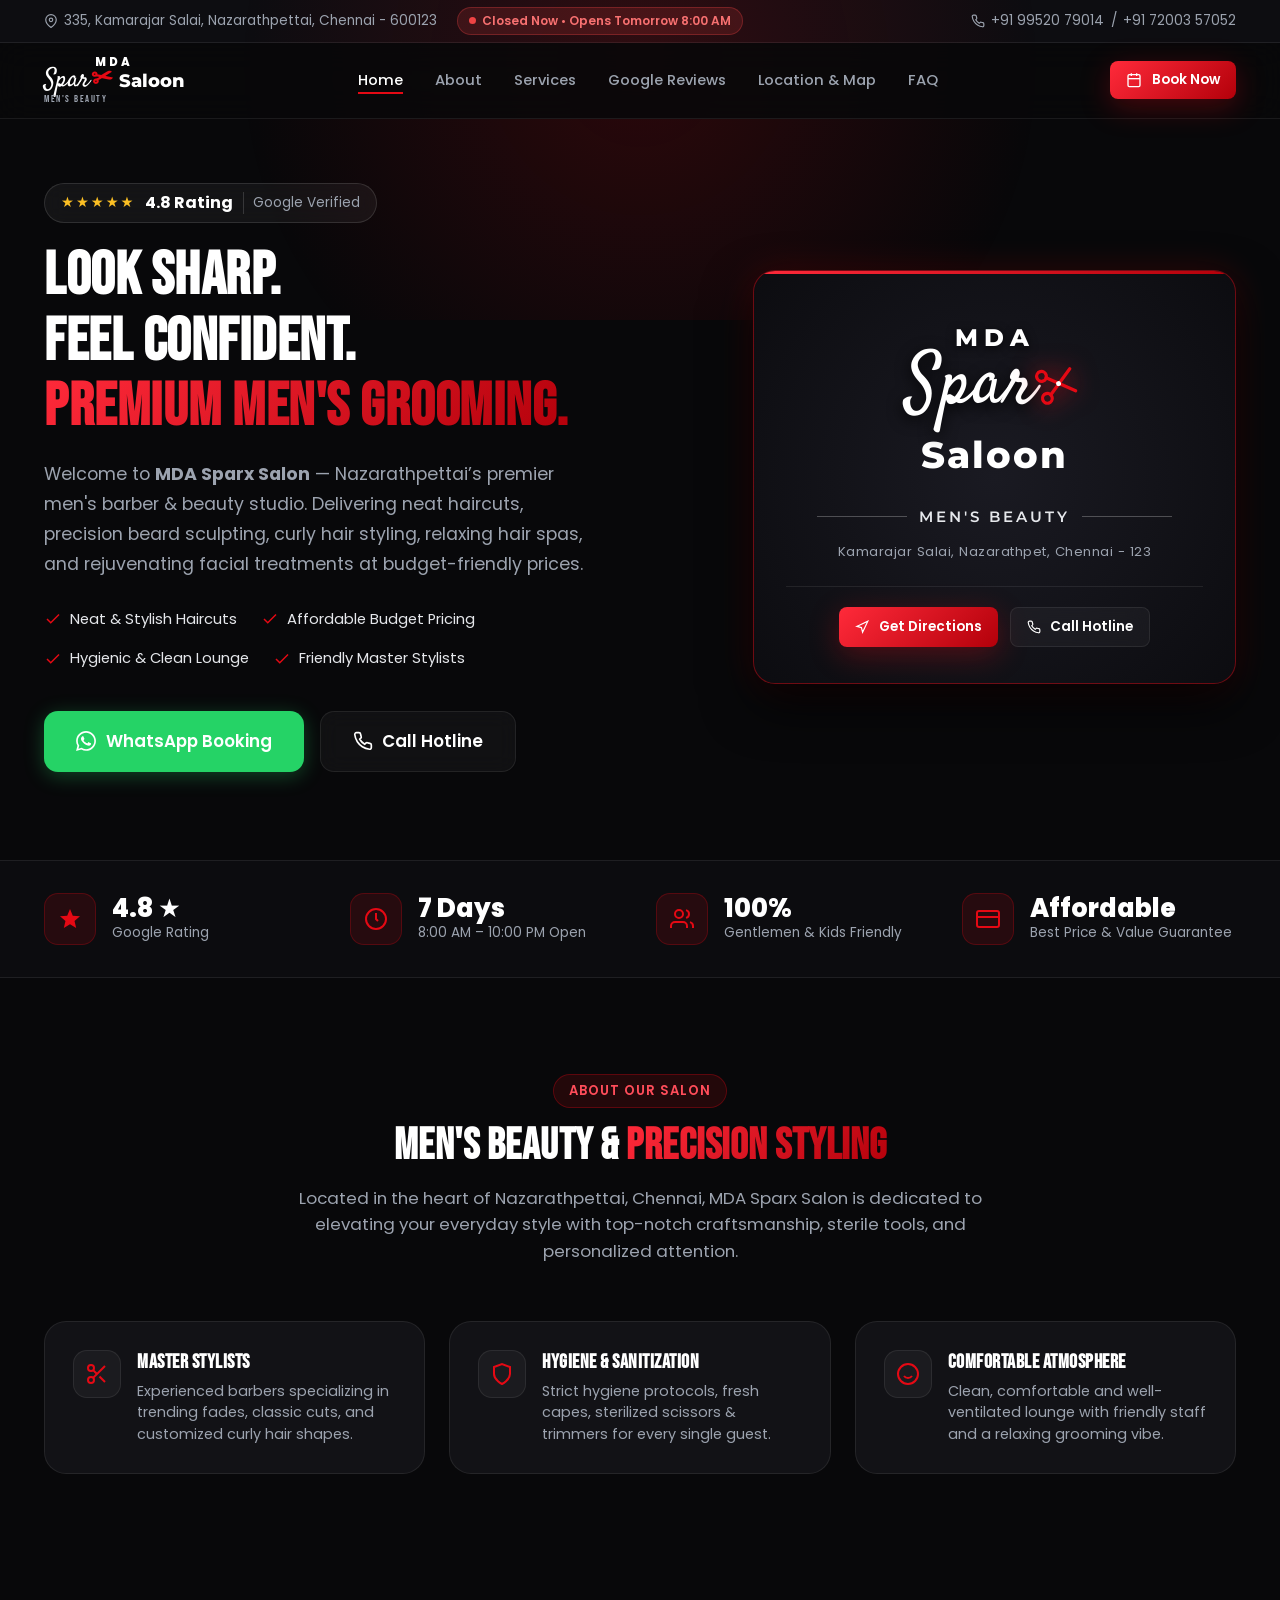
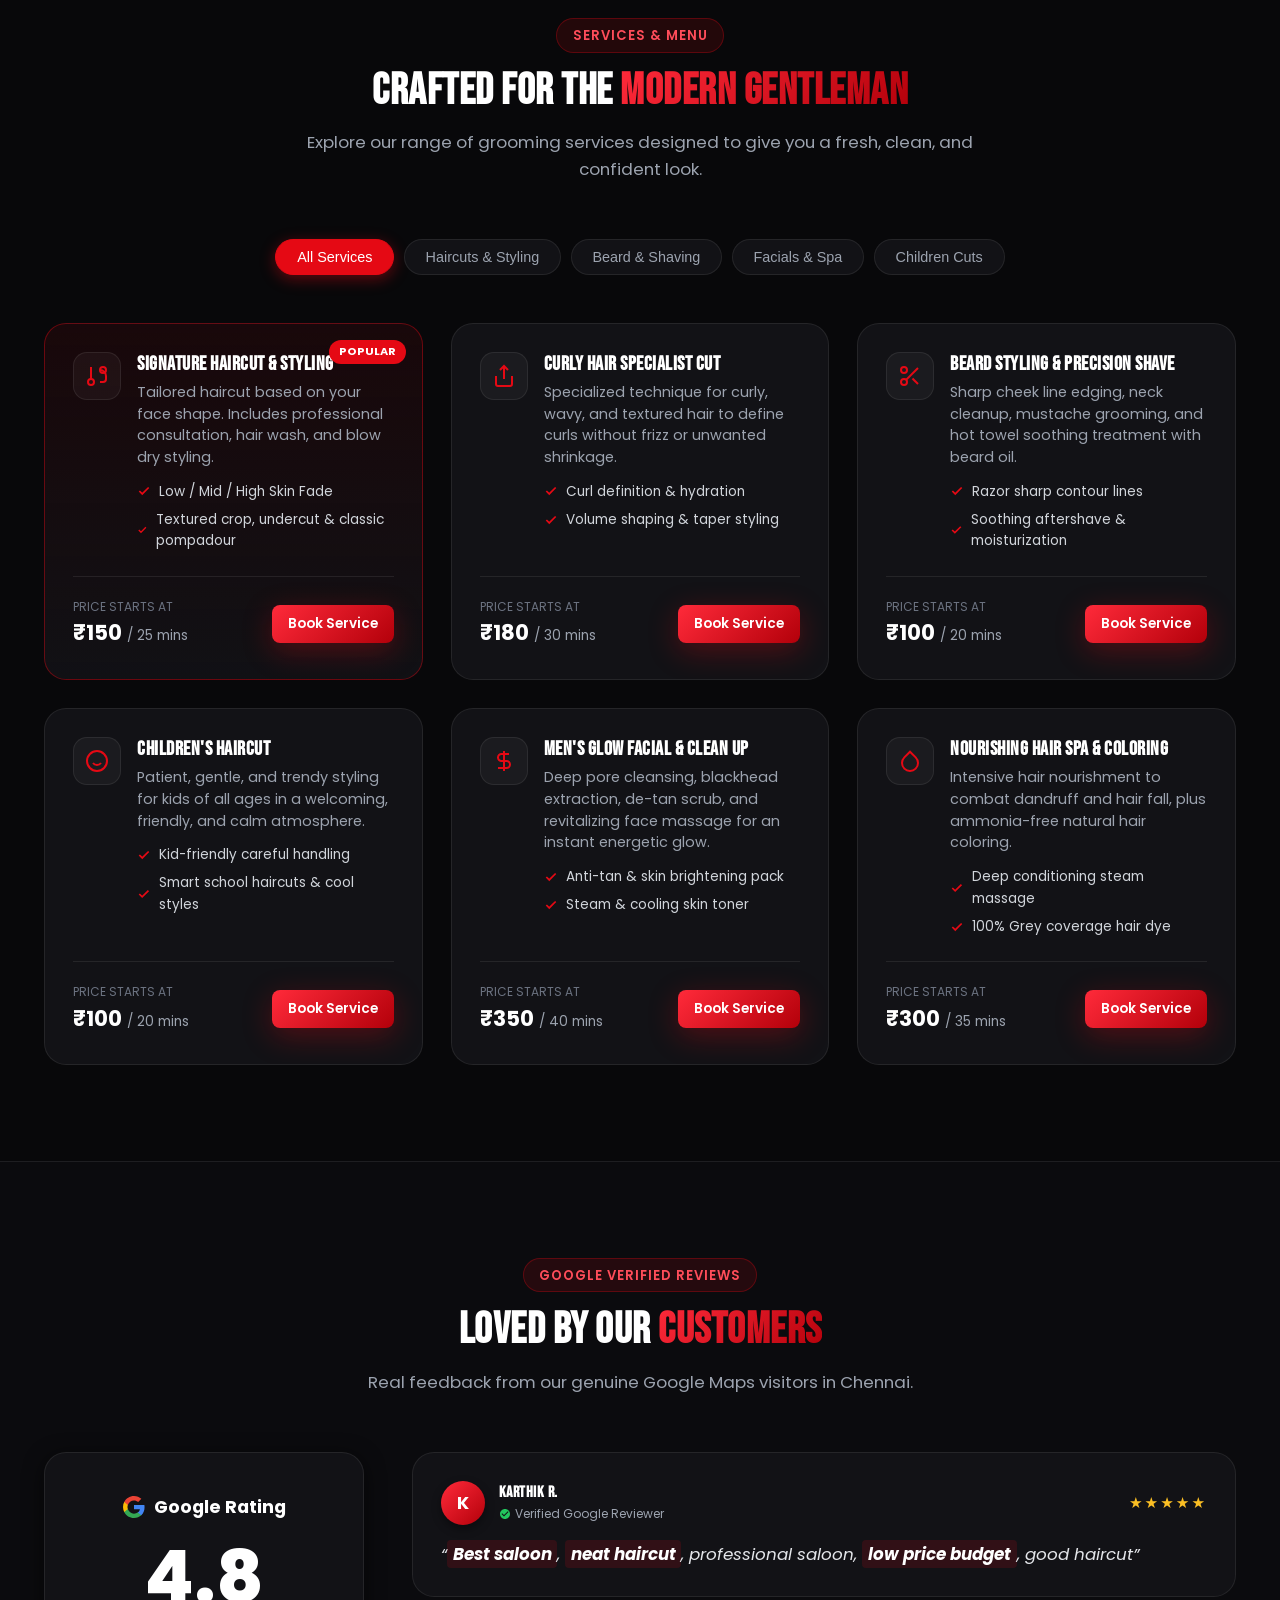
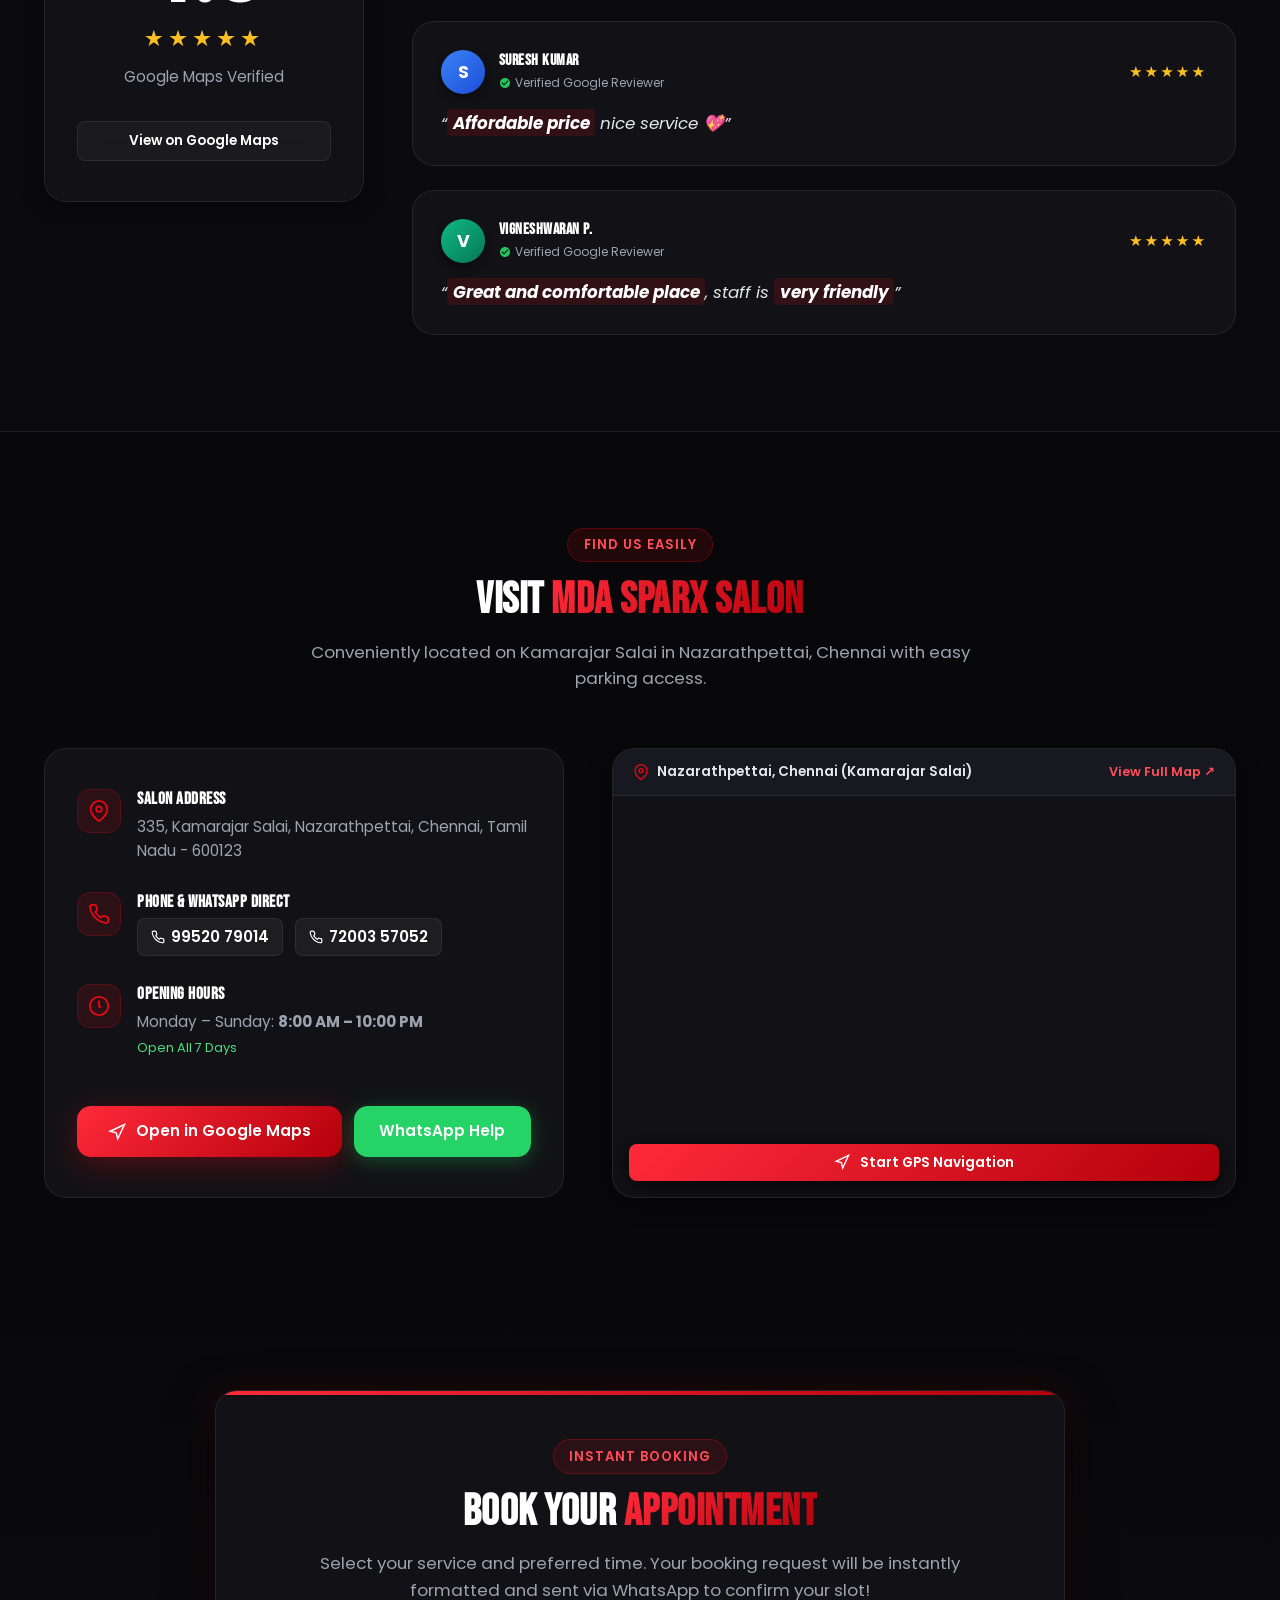
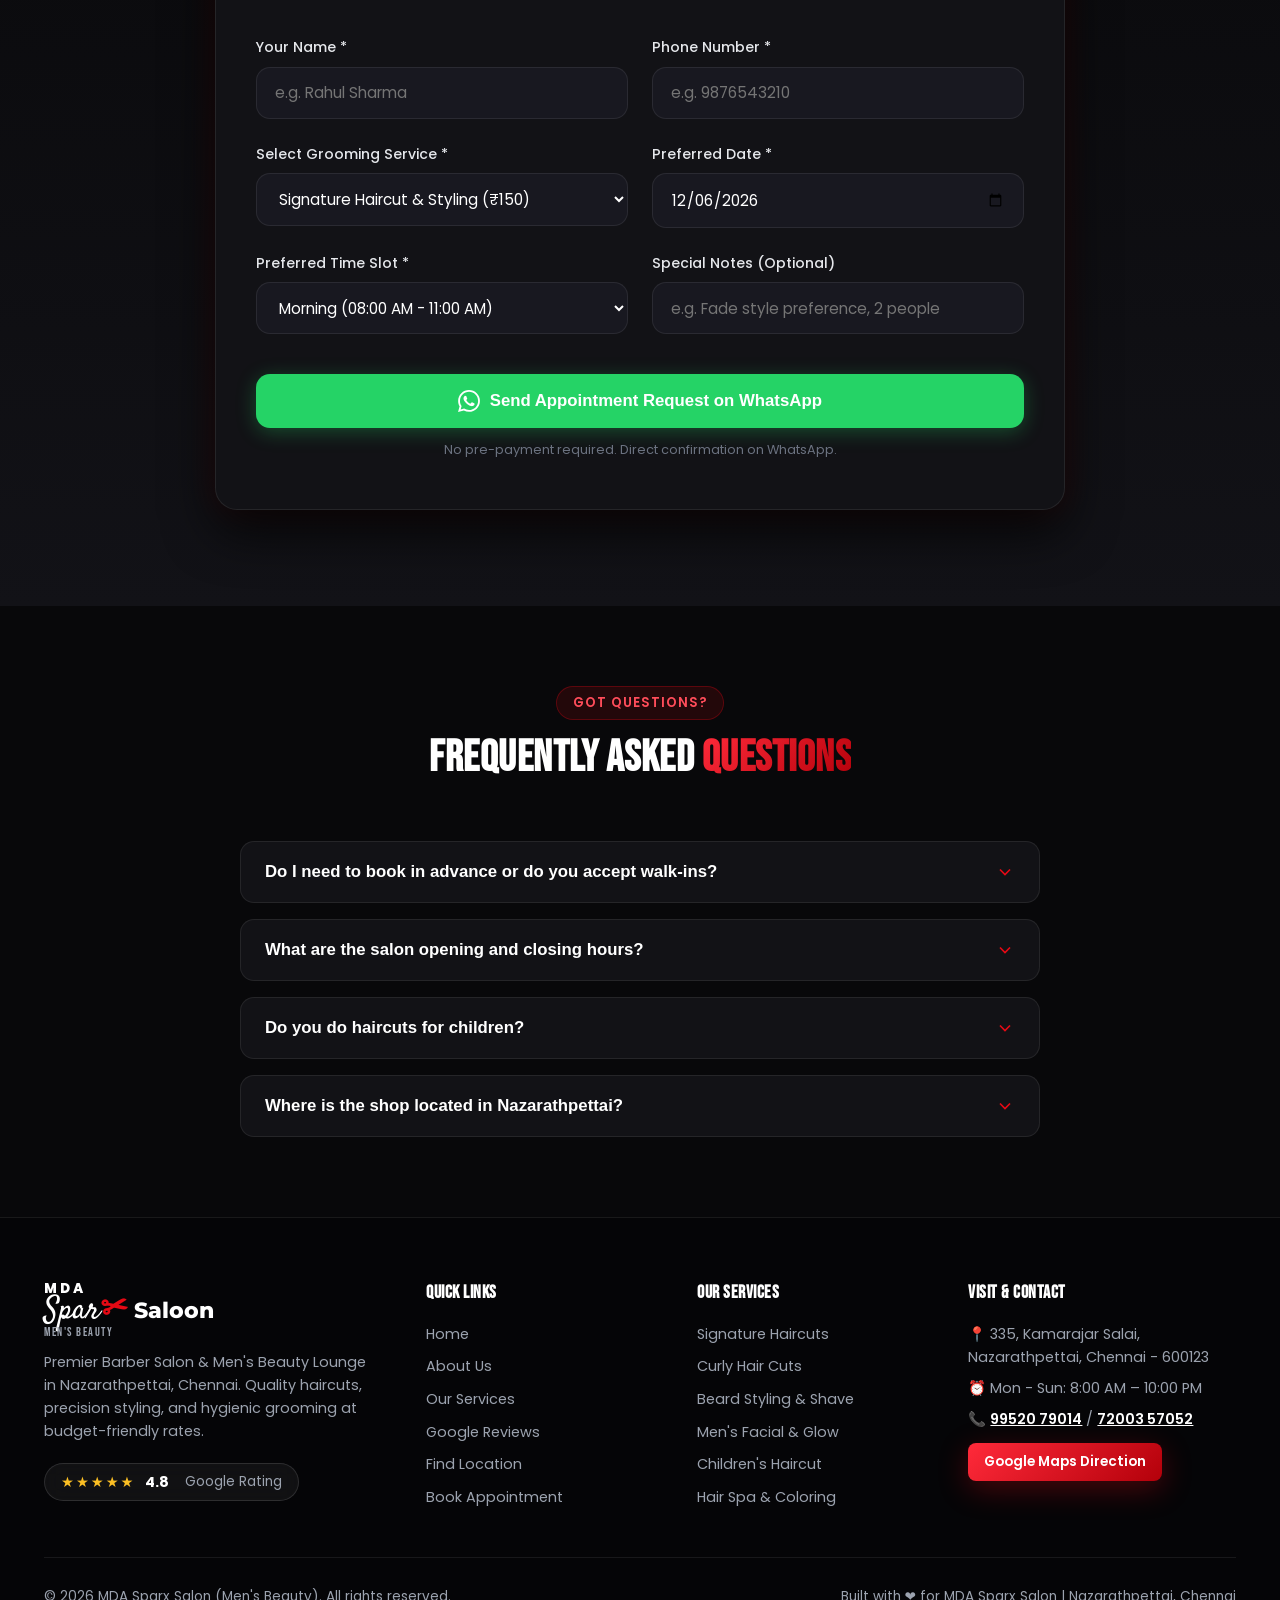
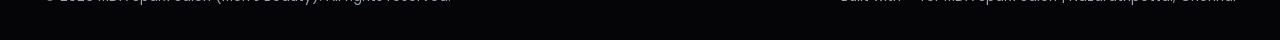
==== index.html @ 78df6ccb "Add files via upload" ====
<!DOCTYPE html>
<html lang="en">
<head>
  <meta charset="UTF-8">
  <meta name="viewport" content="width=device-width, initial-scale=1.0">
  
  <!-- Primary Meta Tags -->
  <title>MDA Sparx Salon | Premier Barber & Men's Beauty in Nazarathpettai, Chennai</title>
  <meta name="title" content="MDA Sparx Salon | Premier Barber & Men's Beauty in Nazarathpettai, Chennai">
  <meta name="description" content="MDA Sparx Salon - Premier Men's Beauty and Barber Salon in Nazarathpettai, Chennai. Professional haircuts, curly hair styling, beard grooming, facial care, and kids cuts at affordable prices. Rated 4.8★ on Google.">
  <meta name="keywords" content="MDA Sparx Salon, Barber Shop Chennai, Men's Salon Nazarathpettai, Haircut Chennai, Beard Styling, Grooming Salon, Kamarajar Salai">
  
  <!-- Open Graph / Facebook -->
  <meta property="og:type" content="website">
  <meta property="og:title" content="MDA Sparx Salon | Men's Beauty & Barber Lounge">
  <meta property="og:description" content="Top rated 4.8★ Barber Salon in Nazarathpettai, Chennai. Professional styling at budget-friendly prices.">

  <!-- Favicon -->
  <link rel="icon" href="data:image/svg+xml,<svg xmlns='http://www.w3.org/2000/svg' viewBox='0 0 24 24' fill='%23e50914'><path d='M6 3v12'/><path d='M18 9a3 3 0 1 0 0-6 3 3 0 0 0 0 6z'/><path d='M6 21a3 3 0 1 0 0-6 3 3 0 0 0 0 6z'/></svg>">

  <!-- Google Fonts: Bebas Neue + Montserrat + Satisfy + Poppins -->
  <link rel="preconnect" href="https://fonts.googleapis.com">
  <link rel="preconnect" href="https://fonts.gstatic.com" crossorigin>
  <link href="https://fonts.googleapis.com/css2?family=Bebas+Neue&family=Montserrat:wght@400;600;700;800&family=Poppins:wght@300;400;500;600;700&family=Satisfy&display=swap" rel="stylesheet">

  <!-- Stylesheet -->
  <link rel="stylesheet" href="main.css">

  <!-- Schema.org JSON-LD Structured Data for Local Business SEO -->
  <script type="application/ld+json">
  {
    "@context": "https://schema.org",
    "@type": "HairSalon",
    "name": "MDA Sparx Salon",
    "telephone": "+919952079014",
    "priceRange": "₹₹",
    "address": {
      "@type": "PostalAddress",
      "streetAddress": "335, Kamarajar Salai, Nazarathpettai",
      "addressLocality": "Chennai",
      "addressRegion": "Tamil Nadu",
      "postalCode": "600123",
      "addressCountry": "IN"
    },
    "geo": {
      "@type": "GeoCoordinates",
      "latitude": 13.0457,
      "longitude": 80.1042
    },
    "openingHoursSpecification": {
      "@type": "OpeningHoursSpecification",
      "dayOfWeek": [
        "Monday",
        "Tuesday",
        "Wednesday",
        "Thursday",
        "Friday",
        "Saturday",
        "Sunday"
      ],
      "opens": "08:00",
      "closes": "22:00"
    },
    "aggregateRating": {
      "@type": "AggregateRating",
      "ratingValue": "4.8",
      "bestRating": "5"
    }
  }
  </script>
</head>
<body>

  <!-- Top Info Bar -->
  <div class="top-bar">
    <div class="container">
      <div class="top-bar-left">
        <div class="top-info-item">
          <svg width="14" height="14" viewBox="0 0 24 24" fill="none" stroke="currentColor" stroke-width="2"><path d="M21 10c0 7-9 13-9 13s-9-6-9-13a9 9 0 0 1 18 0z"></path><circle cx="12" cy="10" r="3"></circle></svg>
          <span>335, Kamarajar Salai, Nazarathpettai, Chennai - 600123</span>
        </div>
        <div class="shop-status-indicator">
          <!-- Dynamic JS Status Badge -->
          <span class="status-badge"><span class="status-dot"></span> Open Now (8:00 AM - 10:00 PM)</span>
        </div>
      </div>
      <div class="top-bar-right">
        <div class="top-info-item">
          <svg width="14" height="14" viewBox="0 0 24 24" fill="none" stroke="currentColor" stroke-width="2"><path d="M22 16.92v3a2 2 0 0 1-2.18 2 19.79 19.79 0 0 1-8.63-3.07 19.5 19.5 0 0 1-6-6 19.79 19.79 0 0 1-3.07-8.67A2 2 0 0 1 4.11 2h3a2 2 0 0 1 2 1.72 12.84 12.84 0 0 0 .7 2.81 2 2 0 0 1-.45 2.11L8.09 9.91a16 16 0 0 0 6 6l1.27-1.27a2 2 0 0 1 2.11-.45 12.84 12.84 0 0 0 2.81.7A2 2 0 0 1 22 16.92z"></path></svg>
          <a href="tel:+919952079014">+91 99520 79014</a>
          <span>/</span>
          <a href="tel:+917200357052">+91 72003 57052</a>
        </div>
      </div>
    </div>
  </div>

  <!-- Header / Navigation -->
  <header class="navbar">
    <div class="container">
      <a href="#hero" class="brand-logo-link">
        <div class="nav-brand-emblem">
          <span class="nav-brand-top">MDA</span>
          <span class="nav-brand-main">Spar<span class="scissors-x">✂</span> <span style="font-family:'Montserrat', sans-serif; font-size:1.15rem; font-weight:800; margin-left:2px;">Saloon</span></span>
          <span class="nav-brand-sub">Men's Beauty</span>
        </div>
      </a>

      <nav>
        <ul class="nav-menu">
          <li><a href="#hero" class="nav-link active">Home</a></li>
          <li><a href="#about" class="nav-link">About</a></li>
          <li><a href="#services" class="nav-link">Services</a></li>
          <li><a href="#reviews" class="nav-link">Google Reviews</a></li>
          <li><a href="#location" class="nav-link">Location & Map</a></li>
          <li><a href="#faq" class="nav-link">FAQ</a></li>
        </ul>
      </nav>

      <div class="nav-actions">
        <a href="#booking" class="btn btn-primary btn-sm">
          <svg width="16" height="16" viewBox="0 0 24 24" fill="none" stroke="currentColor" stroke-width="2"><rect x="3" y="4" width="18" height="18" rx="2" ry="2"></rect><line x1="16" y1="2" x2="16" y2="6"></line><line x1="8" y1="2" x2="8" y2="6"></line><line x1="3" y1="10" x2="21" y2="10"></line></svg>
          Book Now
        </a>
        <button class="nav-toggle" aria-label="Toggle Navigation Menu">
          <svg width="24" height="24" viewBox="0 0 24 24" fill="none" stroke="currentColor" stroke-width="2"><line x1="3" y1="12" x2="21" y2="12"></line><line x1="3" y1="6" x2="21" y2="6"></line><line x1="3" y1="18" x2="21" y2="18"></line></svg>
        </button>
      </div>
    </div>
  </header>

  <!-- Hero Section -->
  <section id="hero" class="hero-section">
    <div class="container">
      <div class="hero-grid">
        <div class="hero-content">
          <div class="google-rating-pill">
            <span class="rating-stars">★★★★★</span>
            <span class="rating-score">4.8 Rating</span>
            <span style="color: var(--text-muted); font-size: 0.85rem; border-left: 1px solid rgba(255,255,255,0.15); padding-left: 0.6rem;">Google Verified</span>
          </div>

          <h1 class="hero-title">
            LOOK SHARP. <br>
            FEEL CONFIDENT. <br>
            <span class="text-gradient-red">PREMIUM MEN'S GROOMING.</span>
          </h1>

          <p class="hero-description">
            Welcome to <strong>MDA Sparx Salon</strong> — Nazarathpettai’s premier men's barber & beauty studio. Delivering neat haircuts, precision beard sculpting, curly hair styling, relaxing hair spas, and rejuvenating facial treatments at budget-friendly prices.
          </p>

          <div class="hero-features">
            <div class="hero-feature-item">
              <svg width="18" height="18" viewBox="0 0 24 24" fill="none" stroke="currentColor" stroke-width="2"><polyline points="20 6 9 17 4 12"></polyline></svg>
              <span>Neat & Stylish Haircuts</span>
            </div>
            <div class="hero-feature-item">
              <svg width="18" height="18" viewBox="0 0 24 24" fill="none" stroke="currentColor" stroke-width="2"><polyline points="20 6 9 17 4 12"></polyline></svg>
              <span>Affordable Budget Pricing</span>
            </div>
            <div class="hero-feature-item">
              <svg width="18" height="18" viewBox="0 0 24 24" fill="none" stroke="currentColor" stroke-width="2"><polyline points="20 6 9 17 4 12"></polyline></svg>
              <span>Hygienic & Clean Lounge</span>
            </div>
            <div class="hero-feature-item">
              <svg width="18" height="18" viewBox="0 0 24 24" fill="none" stroke="currentColor" stroke-width="2"><polyline points="20 6 9 17 4 12"></polyline></svg>
              <span>Friendly Master Stylists</span>
            </div>
          </div>

          <div class="hero-cta-group">
            <a href="https://wa.me/919952079014?text=Hi%20MDA%20Sparx%20Salon,%20I%20would%20like%20to%20book%20an%20appointment!" target="_blank" rel="noopener noreferrer" class="btn btn-whatsapp btn-lg">
              <svg width="20" height="20" viewBox="0 0 24 24" fill="currentColor"><path d="M.057 24l1.687-6.163c-1.041-1.804-1.588-3.849-1.587-5.946.003-6.556 5.338-11.891 11.893-11.891 3.181.001 6.167 1.24 8.413 3.488 2.245 2.248 3.481 5.236 3.48 8.414-.003 6.557-5.338 11.892-11.893 11.892-1.99-.001-3.951-.5-5.688-1.448l-6.305 1.654zm6.597-3.807c1.676.995 3.276 1.591 5.392 1.592 5.448 0 9.886-4.434 9.889-9.885.002-5.462-4.415-9.89-9.881-9.892-5.452 0-9.887 4.434-9.889 9.884-.001 2.225.651 3.891 1.746 5.634l-.999 3.648 3.742-.981zm11.387-5.464c-.074-.124-.272-.198-.57-.347-.297-.149-1.758-.868-2.031-.967-.272-.099-.47-.149-.669.149-.198.297-.768.967-.941 1.165-.173.198-.347.223-.644.074-.297-.149-1.255-.462-2.39-1.475-.883-.788-1.48-1.761-1.653-2.059-.173-.297-.018-.458.13-.606.134-.133.297-.347.446-.521.151-.172.2-.296.3-.495.099-.198.05-.372-.025-.521-.075-.148-.669-1.611-.916-2.206-.242-.579-.487-.501-.669-.51l-.57-.01c-.198 0-.52.074-.792.372s-1.04 1.016-1.04 2.479 1.065 2.876 1.213 3.074c.149.198 2.095 3.2 5.076 4.487.709.306 1.263.489 1.694.626.712.226 1.36.194 1.872.118.571-.085 1.758-.719 2.006-1.413.248-.695.248-1.29.173-1.414z"/></svg>
              WhatsApp Booking
            </a>
            <a href="tel:+919952079014" class="btn btn-outline btn-lg">
              <svg width="20" height="20" viewBox="0 0 24 24" fill="none" stroke="currentColor" stroke-width="2"><path d="M22 16.92v3a2 2 0 0 1-2.18 2 19.79 19.79 0 0 1-8.63-3.07 19.5 19.5 0 0 1-6-6 19.79 19.79 0 0 1-3.07-8.67A2 2 0 0 1 4.11 2h3a2 2 0 0 1 2 1.72 12.84 12.84 0 0 0 .7 2.81 2 2 0 0 1-.45 2.11L8.09 9.91a16 16 0 0 0 6 6l1.27-1.27a2 2 0 0 1 2.11-.45 12.84 12.84 0 0 0 2.81.7A2 2 0 0 1 22 16.92z"></path></svg>
              Call Hotline
            </a>
          </div>
        </div>

        <!-- Right Side: Exact Brand Logo & Emblem Card -->
        <div class="hero-media-wrapper">
          <div class="hero-logo-card">
            
            <div class="brand-display-emblem">
              <!-- Top MDA Curve Text -->
              <div class="brand-curve-mda">MDA</div>

              <!-- Main Script + Red Scissors Mark -->
              <div class="brand-script-wrap">
                <span class="brand-script-spar">Spar</span>
                <span class="brand-red-scissors">
                  <svg viewBox="0 0 64 64" fill="currentColor">
                    <!-- Stylized crossed barber scissors representing the "x" -->
                    <g transform="rotate(-15 32 32)">
                      <circle cx="16" cy="18" r="6" fill="none" stroke="#e50914" stroke-width="4"/>
                      <circle cx="16" cy="46" r="6" fill="none" stroke="#e50914" stroke-width="4"/>
                      <path d="M21 21 L52 46" stroke="#e50914" stroke-width="4" stroke-linecap="round"/>
                      <path d="M21 43 L52 18" stroke="#e50914" stroke-width="4" stroke-linecap="round"/>
                      <circle cx="34" cy="32" r="3" fill="#ffffff"/>
                    </g>
                  </svg>
                </span>
              </div>

              <!-- Saloon -->
              <div class="brand-text-saloon">Saloon</div>

              <!-- Subtitle separator -->
              <div class="brand-rule-badge">
                <div class="brand-rule-line"></div>
                <div class="brand-mens-beauty-tag">Men's Beauty</div>
                <div class="brand-rule-line"></div>
              </div>

              <!-- Location Tagline -->
              <div class="brand-location-sub">Kamarajar Salai, Nazarathpet, Chennai - 123</div>
            </div>

            <div class="logo-card-footer">
              <a href="https://maps.app.goo.gl/EwPYWbLsoFP9z7VK9" target="_blank" rel="noopener noreferrer" class="btn btn-primary btn-sm">
                <svg width="14" height="14" viewBox="0 0 24 24" fill="none" stroke="currentColor" stroke-width="2"><polygon points="3 11 22 2 13 21 11 13 3 11"></polygon></svg>
                Get Directions
              </a>
              <a href="tel:+919952079014" class="btn btn-outline btn-sm">
                <svg width="14" height="14" viewBox="0 0 24 24" fill="none" stroke="currentColor" stroke-width="2"><path d="M22 16.92v3a2 2 0 0 1-2.18 2 19.79 19.79 0 0 1-8.63-3.07 19.5 19.5 0 0 1-6-6 19.79 19.79 0 0 1-3.07-8.67A2 2 0 0 1 4.11 2h3a2 2 0 0 1 2 1.72 12.84 12.84 0 0 0 .7 2.81 2 2 0 0 1-.45 2.11L8.09 9.91a16 16 0 0 0 6 6l1.27-1.27a2 2 0 0 1 2.11-.45 12.84 12.84 0 0 0 2.81.7A2 2 0 0 1 22 16.92z"></path></svg>
                Call Hotline
              </a>
            </div>

          </div>
        </div>
      </div>
    </div>
  </section>

  <!-- Quick Stats Bar -->
  <section class="quick-stats-section">
    <div class="container">
      <div class="stats-grid">
        <div class="stat-card">
          <div class="stat-icon">
            <svg width="24" height="24" viewBox="0 0 24 24" fill="currentColor"><path d="M12 17.27L18.18 21l-1.64-7.03L22 9.24l-7.19-.61L12 2 9.19 8.63 2 9.24l5.46 4.73L5.82 21z"/></svg>
          </div>
          <div>
            <div class="stat-number">4.8 ★</div>
            <div class="stat-label">Google Rating</div>
          </div>
        </div>

        <div class="stat-card">
          <div class="stat-icon">
            <svg width="24" height="24" viewBox="0 0 24 24" fill="none" stroke="currentColor" stroke-width="2"><circle cx="12" cy="12" r="10"></circle><polyline points="12 6 12 12 14 14"></polyline></svg>
          </div>
          <div>
            <div class="stat-number">7 Days</div>
            <div class="stat-label">8:00 AM – 10:00 PM Open</div>
          </div>
        </div>

        <div class="stat-card">
          <div class="stat-icon">
            <svg width="24" height="24" viewBox="0 0 24 24" fill="none" stroke="currentColor" stroke-width="2"><path d="M17 21v-2a4 4 0 0 0-4-4H5a4 4 0 0 0-4 4v2"></path><circle cx="9" cy="7" r="4"></circle><path d="M23 21v-2a4 4 0 0 0-3-3.87"></path><path d="M16 3.13a4 4 0 0 1 0 7.75"></path></svg>
          </div>
          <div>
            <div class="stat-number">100%</div>
            <div class="stat-label">Gentlemen & Kids Friendly</div>
          </div>
        </div>

        <div class="stat-card">
          <div class="stat-icon">
            <svg width="24" height="24" viewBox="0 0 24 24" fill="none" stroke="currentColor" stroke-width="2"><rect x="1" y="4" width="22" height="16" rx="2" ry="2"></rect><line x1="1" y1="10" x2="23" y2="10"></line></svg>
          </div>
          <div>
            <div class="stat-number">Affordable</div>
            <div class="stat-label">Best Price & Value Guarantee</div>
          </div>
        </div>
      </div>
    </div>
  </section>

  <!-- About Section -->
  <section id="about" class="services-section" style="padding-bottom: 3rem;">
    <div class="container">
      <div class="section-header">
        <span class="section-tag">About Our Salon</span>
        <h2 class="section-title">MEN'S BEAUTY & <span class="text-gradient-red">PRECISION STYLING</span></h2>
        <p class="section-subtitle">
          Located in the heart of Nazarathpettai, Chennai, MDA Sparx Salon is dedicated to elevating your everyday style with top-notch craftsmanship, sterile tools, and personalized attention.
        </p>
      </div>

      <div style="display: grid; grid-template-columns: repeat(auto-fit, minmax(280px, 1fr)); gap: 1.5rem;">
        <div class="service-card">
          <div class="service-top">
            <div class="service-icon-box">
              <svg width="24" height="24" viewBox="0 0 24 24" fill="none" stroke="currentColor" stroke-width="2"><circle cx="6" cy="6" r="3"></circle><circle cx="6" cy="18" r="3"></circle><line x1="20" y1="4" x2="8.12" y2="15.88"></line><line x1="14.47" y1="14.48" x2="20" y2="20"></line><line x1="8.12" y1="8.12" x2="12" y2="12"></line></svg>
            </div>
            <div class="service-info">
              <h3>Master Stylists</h3>
              <p>Experienced barbers specializing in trending fades, classic cuts, and customized curly hair shapes.</p>
            </div>
          </div>
        </div>

        <div class="service-card">
          <div class="service-top">
            <div class="service-icon-box">
              <svg width="24" height="24" viewBox="0 0 24 24" fill="none" stroke="currentColor" stroke-width="2"><path d="M12 22s8-4 8-10V5l-8-3-8 3v7c0 6 8 10 8 10z"></path></svg>
            </div>
            <div class="service-info">
              <h3>Hygiene & Sanitization</h3>
              <p>Strict hygiene protocols, fresh capes, sterilized scissors & trimmers for every single guest.</p>
            </div>
          </div>
        </div>

        <div class="service-card">
          <div class="service-top">
            <div class="service-icon-box">
              <svg width="24" height="24" viewBox="0 0 24 24" fill="none" stroke="currentColor" stroke-width="2"><circle cx="12" cy="12" r="10"></circle><path d="M8 14s1.5 2 4 2 4-2 4-2"></path><line x1="9" y1="9" x2="9.01" y2="9"></line><line x1="15" y1="9" x2="15.01" y2="9"></line></svg>
            </div>
            <div class="service-info">
              <h3>Comfortable Atmosphere</h3>
              <p>Clean, comfortable and well-ventilated lounge with friendly staff and a relaxing grooming vibe.</p>
            </div>
          </div>
        </div>
      </div>
    </div>
  </section>

  <!-- Services & Pricing Section -->
  <section id="services" class="services-section">
    <div class="container">
      <div class="section-header">
        <span class="section-tag">Services & Menu</span>
        <h2 class="section-title">CRAFTED FOR THE <span class="text-gradient-red">MODERN GENTLEMAN</span></h2>
        <p class="section-subtitle">
          Explore our range of grooming services designed to give you a fresh, clean, and confident look.
        </p>
      </div>

      <!-- Filter Buttons -->
      <div class="services-filter">
        <button class="filter-btn active" data-filter="all">All Services</button>
        <button class="filter-btn" data-filter="haircut">Haircuts & Styling</button>
        <button class="filter-btn" data-filter="beard">Beard & Shaving</button>
        <button class="filter-btn" data-filter="facial">Facials & Spa</button>
        <button class="filter-btn" data-filter="kids">Children Cuts</button>
      </div>

      <!-- Services Grid -->
      <div class="services-grid">
        
        <!-- Card 1: Haircut & Styling -->
        <div class="service-card featured" data-category="haircut">
          <span class="service-badge-tag">Popular</span>
          <div class="service-top">
            <div class="service-icon-box">
              <svg width="24" height="24" viewBox="0 0 24 24" fill="none" stroke="currentColor" stroke-width="2"><path d="M6 3v12"></path><path d="M18 9a3 3 0 1 0 0-6 3 3 0 0 0 0 6z"></path><path d="M6 21a3 3 0 1 0 0-6 3 3 0 0 0 0 6z"></path><path d="M15 6a6 6 0 0 1 6 6v3a3 3 0 0 1-3 3h-3"></path></svg>
            </div>
            <div class="service-info">
              <h3>Signature Haircut & Styling</h3>
              <p>Tailored haircut based on your face shape. Includes professional consultation, hair wash, and blow dry styling.</p>
              <ul class="service-details-list">
                <li><svg viewBox="0 0 24 24" fill="none" stroke="currentColor" stroke-width="3"><polyline points="20 6 9 17 4 12"></polyline></svg> Low / Mid / High Skin Fade</li>
                <li><svg viewBox="0 0 24 24" fill="none" stroke="currentColor" stroke-width="3"><polyline points="20 6 9 17 4 12"></polyline></svg> Textured crop, undercut & classic pompadour</li>
              </ul>
            </div>
          </div>
          <div class="service-bottom">
            <div class="service-price-block">
              <span class="service-price-label">Price starts at</span>
              <div class="service-price">₹150 <span>/ 25 mins</span></div>
            </div>
            <a href="#booking" class="btn btn-primary btn-sm quick-book-btn" data-service="Signature Haircut & Styling">Book Service</a>
          </div>
        </div>

        <!-- Card 2: Curly Hair Styling -->
        <div class="service-card" data-category="haircut">
          <div class="service-top">
            <div class="service-icon-box">
              <svg width="24" height="24" viewBox="0 0 24 24" fill="none" stroke="currentColor" stroke-width="2"><path d="M4 12v8a2 2 0 0 0 2 2h12a2 2 0 0 0 2-2v-8"></path><polyline points="16 6 12 2 8 6"></polyline><line x1="12" y1="2" x2="12" y2="15"></line></svg>
            </div>
            <div class="service-info">
              <h3>Curly Hair Specialist Cut</h3>
              <p>Specialized technique for curly, wavy, and textured hair to define curls without frizz or unwanted shrinkage.</p>
              <ul class="service-details-list">
                <li><svg viewBox="0 0 24 24" fill="none" stroke="currentColor" stroke-width="3"><polyline points="20 6 9 17 4 12"></polyline></svg> Curl definition & hydration</li>
                <li><svg viewBox="0 0 24 24" fill="none" stroke="currentColor" stroke-width="3"><polyline points="20 6 9 17 4 12"></polyline></svg> Volume shaping & taper styling</li>
              </ul>
            </div>
          </div>
          <div class="service-bottom">
            <div class="service-price-block">
              <span class="service-price-label">Price starts at</span>
              <div class="service-price">₹180 <span>/ 30 mins</span></div>
            </div>
            <a href="#booking" class="btn btn-primary btn-sm quick-book-btn" data-service="Curly Hair Specialist Cut">Book Service</a>
          </div>
        </div>

        <!-- Card 3: Beard Grooming & Shaving -->
        <div class="service-card" data-category="beard">
          <div class="service-top">
            <div class="service-icon-box">
              <svg width="24" height="24" viewBox="0 0 24 24" fill="none" stroke="currentColor" stroke-width="2"><circle cx="6" cy="6" r="3"></circle><circle cx="6" cy="18" r="3"></circle><line x1="20" y1="4" x2="8.12" y2="15.88"></line><line x1="14.47" y1="14.48" x2="20" y2="20"></line></svg>
            </div>
            <div class="service-info">
              <h3>Beard Styling & Precision Shave</h3>
              <p>Sharp cheek line edging, neck cleanup, mustache grooming, and hot towel soothing treatment with beard oil.</p>
              <ul class="service-details-list">
                <li><svg viewBox="0 0 24 24" fill="none" stroke="currentColor" stroke-width="3"><polyline points="20 6 9 17 4 12"></polyline></svg> Razor sharp contour lines</li>
                <li><svg viewBox="0 0 24 24" fill="none" stroke="currentColor" stroke-width="3"><polyline points="20 6 9 17 4 12"></polyline></svg> Soothing aftershave & moisturization</li>
              </ul>
            </div>
          </div>
          <div class="service-bottom">
            <div class="service-price-block">
              <span class="service-price-label">Price starts at</span>
              <div class="service-price">₹100 <span>/ 20 mins</span></div>
            </div>
            <a href="#booking" class="btn btn-primary btn-sm quick-book-btn" data-service="Beard Styling & Shaving">Book Service</a>
          </div>
        </div>

        <!-- Card 4: Children Cuts -->
        <div class="service-card" data-category="kids">
          <div class="service-top">
            <div class="service-icon-box">
              <svg width="24" height="24" viewBox="0 0 24 24" fill="none" stroke="currentColor" stroke-width="2"><circle cx="12" cy="12" r="10"></circle><path d="M8 14s1.5 2 4 2 4-2 4-2"></path><line x1="9" y1="9" x2="9.01" y2="9"></line><line x1="15" y1="9" x2="15.01" y2="9"></line></svg>
            </div>
            <div class="service-info">
              <h3>Children's Haircut</h3>
              <p>Patient, gentle, and trendy styling for kids of all ages in a welcoming, friendly, and calm atmosphere.</p>
              <ul class="service-details-list">
                <li><svg viewBox="0 0 24 24" fill="none" stroke="currentColor" stroke-width="3"><polyline points="20 6 9 17 4 12"></polyline></svg> Kid-friendly careful handling</li>
                <li><svg viewBox="0 0 24 24" fill="none" stroke="currentColor" stroke-width="3"><polyline points="20 6 9 17 4 12"></polyline></svg> Smart school haircuts & cool styles</li>
              </ul>
            </div>
          </div>
          <div class="service-bottom">
            <div class="service-price-block">
              <span class="service-price-label">Price starts at</span>
              <div class="service-price">₹100 <span>/ 20 mins</span></div>
            </div>
            <a href="#booking" class="btn btn-primary btn-sm quick-book-btn" data-service="Children Haircut">Book Service</a>
          </div>
        </div>

        <!-- Card 5: Men's Facial & Glow -->
        <div class="service-card" data-category="facial">
          <div class="service-top">
            <div class="service-icon-box">
              <svg width="24" height="24" viewBox="0 0 24 24" fill="none" stroke="currentColor" stroke-width="2"><path d="M12 2v20M17 5H9.5a3.5 3.5 0 0 0 0 7h5a3.5 3.5 0 0 1 0 7H6"></path></svg>
            </div>
            <div class="service-info">
              <h3>Men's Glow Facial & Clean Up</h3>
              <p>Deep pore cleansing, blackhead extraction, de-tan scrub, and revitalizing face massage for an instant energetic glow.</p>
              <ul class="service-details-list">
                <li><svg viewBox="0 0 24 24" fill="none" stroke="currentColor" stroke-width="3"><polyline points="20 6 9 17 4 12"></polyline></svg> Anti-tan & skin brightening pack</li>
                <li><svg viewBox="0 0 24 24" fill="none" stroke="currentColor" stroke-width="3"><polyline points="20 6 9 17 4 12"></polyline></svg> Steam & cooling skin toner</li>
              </ul>
            </div>
          </div>
          <div class="service-bottom">
            <div class="service-price-block">
              <span class="service-price-label">Price starts at</span>
              <div class="service-price">₹350 <span>/ 40 mins</span></div>
            </div>
            <a href="#booking" class="btn btn-primary btn-sm quick-book-btn" data-service="Men Glow Facial & Clean Up">Book Service</a>
          </div>
        </div>

        <!-- Card 6: Hair Spa & Color -->
        <div class="service-card" data-category="facial">
          <div class="service-top">
            <div class="service-icon-box">
              <svg width="24" height="24" viewBox="0 0 24 24" fill="none" stroke="currentColor" stroke-width="2"><path d="M12 2.69l5.66 5.66a8 8 0 1 1-11.31 0z"></path></svg>
            </div>
            <div class="service-info">
              <h3>Nourishing Hair Spa & Coloring</h3>
              <p>Intensive hair nourishment to combat dandruff and hair fall, plus ammonia-free natural hair coloring.</p>
              <ul class="service-details-list">
                <li><svg viewBox="0 0 24 24" fill="none" stroke="currentColor" stroke-width="3"><polyline points="20 6 9 17 4 12"></polyline></svg> Deep conditioning steam massage</li>
                <li><svg viewBox="0 0 24 24" fill="none" stroke="currentColor" stroke-width="3"><polyline points="20 6 9 17 4 12"></polyline></svg> 100% Grey coverage hair dye</li>
              </ul>
            </div>
          </div>
          <div class="service-bottom">
            <div class="service-price-block">
              <span class="service-price-label">Price starts at</span>
              <div class="service-price">₹300 <span>/ 35 mins</span></div>
            </div>
            <a href="#booking" class="btn btn-primary btn-sm quick-book-btn" data-service="Nourishing Hair Spa & Coloring">Book Service</a>
          </div>
        </div>

      </div>
    </div>
  </section>

  <!-- Google Reviews Showcase Section -->
  <section id="reviews" class="reviews-section">
    <div class="container">
      <div class="section-header">
        <span class="section-tag">Google Verified Reviews</span>
        <h2 class="section-title">LOVED BY OUR <span class="text-gradient-red">CUSTOMERS</span></h2>
        <p class="section-subtitle">
          Real feedback from our genuine Google Maps visitors in Chennai.
        </p>
      </div>

      <div class="reviews-layout">
        
        <!-- Left Column: Google Rating Score Card -->
        <div class="google-summary-card">
          <div class="google-brand-header">
            <svg width="24" height="24" viewBox="0 0 24 24"><path fill="#4285F4" d="M22.56 12.25c0-.78-.07-1.53-.2-2.25H12v4.26h5.92c-.26 1.37-1.04 2.53-2.21 3.31v2.77h3.57c2.08-1.92 3.28-4.74 3.28-8.09z"/><path fill="#34A853" d="M12 23c2.97 0 5.46-.98 7.28-2.66l-3.57-2.77c-.98.66-2.23 1.06-3.71 1.06-2.86 0-5.29-1.93-6.16-4.53H2.18v2.84C3.99 20.53 7.7 23 12 23z"/><path fill="#FBBC05" d="M5.84 14.09c-.22-.66-.35-1.36-.35-2.09s.13-1.43.35-2.09V7.06H2.18C1.43 8.55 1 10.22 1 12s.43 3.45 1.18 4.94l2.85-2.22.81-.63z"/><path fill="#EA4335" d="M12 5.38c1.62 0 3.06.56 4.21 1.64l3.15-3.15C17.45 2.09 14.97 1 12 1 7.7 1 3.99 3.47 2.18 7.06l3.66 2.84c.87-2.6 3.3-4.52 6.16-4.52z"/></svg>
            <span>Google Rating</span>
          </div>

          <div class="google-score-huge">4.8</div>
          <div class="google-stars-row">★★★★★</div>
          <div class="google-total-reviews">Google Maps Verified</div>

          <a href="https://maps.app.goo.gl/EwPYWbLsoFP9z7VK9" target="_blank" rel="noopener noreferrer" class="btn btn-outline btn-sm" style="width: 100%;">
            View on Google Maps
          </a>
        </div>

        <!-- Right Column: Top 3 Most Liked / Viewed Reviews -->
        <div class="reviews-grid">
          
          <!-- Top Review 1 -->
          <div class="review-card">
            <div class="review-header">
              <div class="reviewer-profile">
                <div class="reviewer-avatar">K</div>
                <div class="reviewer-info">
                  <h4>Karthik R.</h4>
                  <span class="reviewer-badge">
                    <svg width="12" height="12" viewBox="0 0 24 24" fill="#22c55e"><path d="M12 2C6.48 2 2 6.48 2 12s4.48 10 10 10 10-4.48 10-10S17.52 2 12 2zm-2 15l-5-5 1.41-1.41L10 14.17l7.59-7.59L19 8l-9 9z"/></svg>
                    Verified Google Reviewer
                  </span>
                </div>
              </div>
              <div class="review-rating-time">
                <div class="review-stars">★★★★★</div>
              </div>
            </div>
            <p class="review-text">
              “<span class="review-highlight">Best saloon</span>, <span class="review-highlight">neat haircut</span>, professional saloon, <span class="review-highlight">low price budget</span>, good haircut”
            </p>
          </div>

          <!-- Top Review 2 -->
          <div class="review-card">
            <div class="review-header">
              <div class="reviewer-profile">
                <div class="reviewer-avatar" style="background: linear-gradient(135deg, #3b82f6, #1d4ed8);">S</div>
                <div class="reviewer-info">
                  <h4>Suresh Kumar</h4>
                  <span class="reviewer-badge">
                    <svg width="12" height="12" viewBox="0 0 24 24" fill="#22c55e"><path d="M12 2C6.48 2 2 6.48 2 12s4.48 10 10 10 10-4.48 10-10S17.52 2 12 2zm-2 15l-5-5 1.41-1.41L10 14.17l7.59-7.59L19 8l-9 9z"/></svg>
                    Verified Google Reviewer
                  </span>
                </div>
              </div>
              <div class="review-rating-time">
                <div class="review-stars">★★★★★</div>
              </div>
            </div>
            <p class="review-text">
              “<span class="review-highlight">Affordable price</span> nice service 💖”
            </p>
          </div>

          <!-- Top Review 3 -->
          <div class="review-card">
            <div class="review-header">
              <div class="reviewer-profile">
                <div class="reviewer-avatar" style="background: linear-gradient(135deg, #10b981, #047857);">V</div>
                <div class="reviewer-info">
                  <h4>Vigneshwaran P.</h4>
                  <span class="reviewer-badge">
                    <svg width="12" height="12" viewBox="0 0 24 24" fill="#22c55e"><path d="M12 2C6.48 2 2 6.48 2 12s4.48 10 10 10 10-4.48 10-10S17.52 2 12 2zm-2 15l-5-5 1.41-1.41L10 14.17l7.59-7.59L19 8l-9 9z"/></svg>
                    Verified Google Reviewer
                  </span>
                </div>
              </div>
              <div class="review-rating-time">
                <div class="review-stars">★★★★★</div>
              </div>
            </div>
            <p class="review-text">
              “<span class="review-highlight">Great and comfortable place</span>, staff is <span class="review-highlight">very friendly</span>”
            </p>
          </div>

        </div>

      </div>
    </div>
  </section>

  <!-- Interactive Location & Google Map Section -->
  <section id="location" class="location-section">
    <div class="container">
      <div class="section-header">
        <span class="section-tag">Find Us Easily</span>
        <h2 class="section-title">VISIT <span class="text-gradient-red">MDA SPARX SALON</span></h2>
        <p class="section-subtitle">
          Conveniently located on Kamarajar Salai in Nazarathpettai, Chennai with easy parking access.
        </p>
      </div>

      <div class="location-grid">
        
        <!-- Info details -->
        <div class="location-info-card">
          <div class="location-details-group">
            
            <div class="location-item">
              <div class="location-icon-box">
                <svg width="22" height="22" viewBox="0 0 24 24" fill="none" stroke="currentColor" stroke-width="2"><path d="M21 10c0 7-9 13-9 13s-9-6-9-13a9 9 0 0 1 18 0z"></path><circle cx="12" cy="10" r="3"></circle></svg>
              </div>
              <div class="location-text">
                <h4>Salon Address</h4>
                <p>335, Kamarajar Salai, Nazarathpettai, Chennai, Tamil Nadu - 600123</p>
              </div>
            </div>

            <div class="location-item">
              <div class="location-icon-box">
                <svg width="22" height="22" viewBox="0 0 24 24" fill="none" stroke="currentColor" stroke-width="2"><path d="M22 16.92v3a2 2 0 0 1-2.18 2 19.79 19.79 0 0 1-8.63-3.07 19.5 19.5 0 0 1-6-6 19.79 19.79 0 0 1-3.07-8.67A2 2 0 0 1 4.11 2h3a2 2 0 0 1 2 1.72 12.84 12.84 0 0 0 .7 2.81 2 2 0 0 1-.45 2.11L8.09 9.91a16 16 0 0 0 6 6l1.27-1.27a2 2 0 0 1 2.11-.45 12.84 12.84 0 0 0 2.81.7A2 2 0 0 1 22 16.92z"></path></svg>
              </div>
              <div class="location-text">
                <h4>Phone & WhatsApp Direct</h4>
                <div class="phone-numbers-list">
                  <a href="tel:+919952079014" class="phone-tag">
                    <svg width="14" height="14" viewBox="0 0 24 24" fill="none" stroke="currentColor" stroke-width="2"><path d="M22 16.92v3a2 2 0 0 1-2.18 2 19.79 19.79 0 0 1-8.63-3.07 19.5 19.5 0 0 1-6-6 19.79 19.79 0 0 1-3.07-8.67A2 2 0 0 1 4.11 2h3a2 2 0 0 1 2 1.72 12.84 12.84 0 0 0 .7 2.81 2 2 0 0 1-.45 2.11L8.09 9.91a16 16 0 0 0 6 6l1.27-1.27a2 2 0 0 1 2.11-.45 12.84 12.84 0 0 0 2.81.7A2 2 0 0 1 22 16.92z"></path></svg>
                    99520 79014
                  </a>
                  <a href="tel:+917200357052" class="phone-tag">
                    <svg width="14" height="14" viewBox="0 0 24 24" fill="none" stroke="currentColor" stroke-width="2"><path d="M22 16.92v3a2 2 0 0 1-2.18 2 19.79 19.79 0 0 1-8.63-3.07 19.5 19.5 0 0 1-6-6 19.79 19.79 0 0 1-3.07-8.67A2 2 0 0 1 4.11 2h3a2 2 0 0 1 2 1.72 12.84 12.84 0 0 0 .7 2.81 2 2 0 0 1-.45 2.11L8.09 9.91a16 16 0 0 0 6 6l1.27-1.27a2 2 0 0 1 2.11-.45 12.84 12.84 0 0 0 2.81.7A2 2 0 0 1 22 16.92z"></path></svg>
                    72003 57052
                  </a>
                </div>
              </div>
            </div>

            <div class="location-item">
              <div class="location-icon-box">
                <svg width="22" height="22" viewBox="0 0 24 24" fill="none" stroke="currentColor" stroke-width="2"><circle cx="12" cy="12" r="10"></circle><polyline points="12 6 12 12 14 14"></polyline></svg>
              </div>
              <div class="location-text">
                <h4>Opening Hours</h4>
                <p>Monday – Sunday: <strong>8:00 AM – 10:00 PM</strong></p>
                <span style="font-size: 0.8rem; color: #4ade80;">Open All 7 Days</span>
              </div>
            </div>

          </div>

          <div style="display: flex; gap: 0.75rem; flex-wrap: wrap;">
            <a href="https://maps.app.goo.gl/EwPYWbLsoFP9z7VK9" target="_blank" rel="noopener noreferrer" class="btn btn-primary" style="flex: 1;">
              <svg width="18" height="18" viewBox="0 0 24 24" fill="none" stroke="currentColor" stroke-width="2"><polygon points="3 11 22 2 13 21 11 13 3 11"></polygon></svg>
              Open in Google Maps
            </a>
            <a href="https://wa.me/919952079014?text=Hi,%20how%20do%20I%20reach%20MDA%20Sparx%20Salon?" target="_blank" rel="noopener noreferrer" class="btn btn-whatsapp">
              WhatsApp Help
            </a>
          </div>
        </div>

        <!-- Embedded Interactive Map -->
        <div class="map-frame-container">
          <div class="map-top-bar">
            <div class="map-top-bar-left">
              <svg width="16" height="16" viewBox="0 0 24 24" fill="none" stroke="currentColor" stroke-width="2"><path d="M21 10c0 7-9 13-9 13s-9-6-9-13a9 9 0 0 1 18 0z"></path><circle cx="12" cy="10" r="3"></circle></svg>
              <span>Nazarathpettai, Chennai (Kamarajar Salai)</span>
            </div>
            <a href="https://maps.app.goo.gl/EwPYWbLsoFP9z7VK9" target="_blank" rel="noopener noreferrer" style="color: #ff4d5a; text-decoration: none; font-size: 0.8rem; font-weight: 600;">
              View Full Map ↗
            </a>
          </div>
          
          <div class="map-iframe-wrapper">
            <iframe 
              src="https://maps.google.com/maps?q=335%2C+Kamarajar+Salai%2C+Nazarathpettai%2C+Chennai%2C+Tamil+Nadu+600123&t=&z=16&ie=UTF8&iwloc=&output=embed" 
              loading="lazy" 
              allowfullscreen="" 
              title="MDA Sparx Salon Google Map Location">
            </iframe>
          </div>

          <div class="map-actions-dock">
            <a href="https://maps.app.goo.gl/EwPYWbLsoFP9z7VK9" target="_blank" rel="noopener noreferrer" class="btn btn-primary btn-sm" style="width: 100%; box-shadow: 0 4px 20px rgba(0,0,0,0.8);">
              <svg width="16" height="16" viewBox="0 0 24 24" fill="none" stroke="currentColor" stroke-width="2"><polygon points="3 11 22 2 13 21 11 13 3 11"></polygon></svg>
              Start GPS Navigation
            </a>
          </div>
        </div>

      </div>
    </div>
  </section>

  <!-- Interactive WhatsApp Appointment Booking Section -->
  <section id="booking" class="booking-section">
    <div class="container">
      <div class="booking-card">
        <div class="section-header" style="margin-bottom: 1.5rem;">
          <span class="section-tag">Instant Booking</span>
          <h2 class="section-title">BOOK YOUR <span class="text-gradient-red">APPOINTMENT</span></h2>
          <p class="section-subtitle">
            Select your service and preferred time. Your booking request will be instantly formatted and sent via WhatsApp to confirm your slot!
          </p>
        </div>

        <form id="whatsappBookingForm">
          <div class="booking-form-grid">
            <div class="form-group">
              <label for="bookingName">Your Name *</label>
              <input type="text" id="bookingName" class="form-control" placeholder="e.g. Rahul Sharma" required>
            </div>

            <div class="form-group">
              <label for="bookingPhone">Phone Number *</label>
              <input type="tel" id="bookingPhone" class="form-control" placeholder="e.g. 9876543210" required>
            </div>

            <div class="form-group">
              <label for="bookingService">Select Grooming Service *</label>
              <select id="bookingService" class="form-control" required>
                <option value="Signature Haircut & Styling">Signature Haircut & Styling (₹150)</option>
                <option value="Curly Hair Specialist Cut">Curly Hair Specialist Cut (₹180)</option>
                <option value="Beard Styling & Shaving">Beard Styling & Precision Shave (₹100)</option>
                <option value="Children Haircut">Children's Haircut (₹100)</option>
                <option value="Men Glow Facial & Clean Up">Men's Glow Facial & Clean Up (₹350)</option>
                <option value="Nourishing Hair Spa & Coloring">Nourishing Hair Spa & Coloring (₹300)</option>
                <option value="Complete Grooming Package">Complete Grooming Package (Haircut + Beard + Facial)</option>
              </select>
            </div>

            <div class="form-group">
              <label for="bookingDate">Preferred Date *</label>
              <input type="date" id="bookingDate" class="form-control" required>
            </div>

            <div class="form-group">
              <label for="bookingTime">Preferred Time Slot *</label>
              <select id="bookingTime" class="form-control" required>
                <option value="Morning (08:00 AM - 11:00 AM)">Morning (08:00 AM - 11:00 AM)</option>
                <option value="Afternoon (11:00 AM - 04:00 PM)">Afternoon (11:00 AM - 04:00 PM)</option>
                <option value="Evening (04:00 PM - 07:00 PM)">Evening (04:00 PM - 07:00 PM)</option>
                <option value="Night (07:00 PM - 10:00 PM)">Night (07:00 PM - 10:00 PM)</option>
              </select>
            </div>

            <div class="form-group">
              <label for="bookingNotes">Special Notes (Optional)</label>
              <input type="text" id="bookingNotes" class="form-control" placeholder="e.g. Fade style preference, 2 people">
            </div>

            <div class="form-group-full" style="text-align: center; margin-top: 1rem;">
              <button type="submit" class="btn btn-whatsapp btn-lg" style="width: 100%;">
                <svg width="22" height="22" viewBox="0 0 24 24" fill="currentColor"><path d="M.057 24l1.687-6.163c-1.041-1.804-1.588-3.849-1.587-5.946.003-6.556 5.338-11.891 11.893-11.891 3.181.001 6.167 1.24 8.413 3.488 2.245 2.248 3.481 5.236 3.48 8.414-.003 6.557-5.338 11.892-11.893 11.892-1.99-.001-3.951-.5-5.688-1.448l-6.305 1.654zm6.597-3.807c1.676.995 3.276 1.591 5.392 1.592 5.448 0 9.886-4.434 9.889-9.885.002-5.462-4.415-9.89-9.881-9.892-5.452 0-9.887 4.434-9.889 9.884-.001 2.225.651 3.891 1.746 5.634l-.999 3.648 3.742-.981zm11.387-5.464c-.074-.124-.272-.198-.57-.347-.297-.149-1.758-.868-2.031-.967-.272-.099-.47-.149-.669.149-.198.297-.768.967-.941 1.165-.173.198-.347.223-.644.074-.297-.149-1.255-.462-2.39-1.475-.883-.788-1.48-1.761-1.653-2.059-.173-.297-.018-.458.13-.606.134-.133.297-.347.446-.521.151-.172.2-.296.3-.495.099-.198.05-.372-.025-.521-.075-.148-.669-1.611-.916-2.206-.242-.579-.487-.501-.669-.51l-.57-.01c-.198 0-.52.074-.792.372s-1.04 1.016-1.04 2.479 1.065 2.876 1.213 3.074c.149.198 2.095 3.2 5.076 4.487.709.306 1.263.489 1.694.626.712.226 1.36.194 1.872.118.571-.085 1.758-.719 2.006-1.413.248-.695.248-1.29.173-1.414z"/></svg>
                Send Appointment Request on WhatsApp
              </button>
              <p style="font-size: 0.8rem; color: var(--text-dim); margin-top: 0.75rem;">
                No pre-payment required. Direct confirmation on WhatsApp.
              </p>
            </div>
          </div>
        </form>
      </div>
    </div>
  </section>

  <!-- FAQ Section -->
  <section id="faq" class="faq-section">
    <div class="container">
      <div class="section-header">
        <span class="section-tag">Got Questions?</span>
        <h2 class="section-title">FREQUENTLY ASKED <span class="text-gradient-red">QUESTIONS</span></h2>
      </div>

      <div class="faq-list">
        <div class="faq-item">
          <button class="faq-question">
            <span>Do I need to book in advance or do you accept walk-ins?</span>
            <svg class="faq-icon" viewBox="0 0 24 24" fill="none" stroke="currentColor" stroke-width="2"><polyline points="6 9 12 15 18 9"></polyline></svg>
          </button>
          <div class="faq-answer">
            Both! Walk-ins are always welcome. However, booking an appointment via WhatsApp or phone guarantees you priority seating with zero waiting time during busy evening and weekend hours.
          </div>
        </div>

        <div class="faq-item">
          <button class="faq-question">
            <span>What are the salon opening and closing hours?</span>
            <svg class="faq-icon" viewBox="0 0 24 24" fill="none" stroke="currentColor" stroke-width="2"><polyline points="6 9 12 15 18 9"></polyline></svg>
          </button>
          <div class="faq-answer">
            We are open 7 days a week, Monday through Sunday, from <strong>8:00 AM to 10:00 PM</strong>.
          </div>
        </div>

        <div class="faq-item">
          <button class="faq-question">
            <span>Do you do haircuts for children?</span>
            <svg class="faq-icon" viewBox="0 0 24 24" fill="none" stroke="currentColor" stroke-width="2"><polyline points="6 9 12 15 18 9"></polyline></svg>
          </button>
          <div class="faq-answer">
            Yes! We specialize in gentle and trendy haircuts for kids of all ages. Our stylists ensure a pleasant, comfortable experience for children.
          </div>
        </div>

        <div class="faq-item">
          <button class="faq-question">
            <span>Where is the shop located in Nazarathpettai?</span>
            <svg class="faq-icon" viewBox="0 0 24 24" fill="none" stroke="currentColor" stroke-width="2"><polyline points="6 9 12 15 18 9"></polyline></svg>
          </button>
          <div class="faq-answer">
            We are located at <strong>335, Kamarajar Salai, Nazarathpettai, Chennai - 600123</strong>. You can click any "Get Directions" button on this website to open instant GPS navigation on your smartphone.
          </div>
        </div>
      </div>
    </div>
  </section>

  <!-- Footer -->
  <footer class="footer">
    <div class="container">
      <div class="footer-grid">
        <div class="footer-col">
          <div class="nav-brand-emblem" style="margin-bottom: 0.75rem;">
            <span class="nav-brand-top" style="text-align: left; font-size: 0.85rem;">MDA</span>
            <span class="nav-brand-main" style="font-size: 2rem;">Spar<span class="scissors-x">✂</span> <span style="font-family:'Montserrat', sans-serif; font-size:1.35rem; font-weight:800; margin-left:2px;">Saloon</span></span>
            <span class="nav-brand-sub" style="font-size: 0.75rem;">Men's Beauty</span>
          </div>
          <p style="margin-bottom: 1.25rem; font-size: 0.9rem;">
            Premier Barber Salon & Men's Beauty Lounge in Nazarathpettai, Chennai. Quality haircuts, precision styling, and hygienic grooming at budget-friendly rates.
          </p>
          <div class="google-rating-pill">
            <span class="rating-stars">★★★★★</span>
            <span class="rating-score">4.8</span>
            <span style="color: var(--text-muted); font-size: 0.85rem; padding-left: 0.4rem;">Google Rating</span>
          </div>
        </div>

        <div class="footer-col">
          <h4>Quick Links</h4>
          <ul class="footer-links">
            <li><a href="#hero">Home</a></li>
            <li><a href="#about">About Us</a></li>
            <li><a href="#services">Our Services</a></li>
            <li><a href="#reviews">Google Reviews</a></li>
            <li><a href="#location">Find Location</a></li>
            <li><a href="#booking">Book Appointment</a></li>
          </ul>
        </div>

        <div class="footer-col">
          <h4>Our Services</h4>
          <ul class="footer-links">
            <li><a href="#services">Signature Haircuts</a></li>
            <li><a href="#services">Curly Hair Cuts</a></li>
            <li><a href="#services">Beard Styling & Shave</a></li>
            <li><a href="#services">Men's Facial & Glow</a></li>
            <li><a href="#services">Children's Haircut</a></li>
            <li><a href="#services">Hair Spa & Coloring</a></li>
          </ul>
        </div>

        <div class="footer-col">
          <h4>Visit & Contact</h4>
          <p style="margin-bottom: 0.5rem;">📍 335, Kamarajar Salai, Nazarathpettai, Chennai - 600123</p>
          <p style="margin-bottom: 0.5rem;">⏰ Mon - Sun: 8:00 AM – 10:00 PM</p>
          <p style="margin-bottom: 0.75rem;">
            📞 <a href="tel:+919952079014" style="color:#fff; font-weight: 600;">99520 79014</a> / <a href="tel:+917200357052" style="color:#fff; font-weight: 600;">72003 57052</a>
          </p>
          <a href="https://maps.app.goo.gl/EwPYWbLsoFP9z7VK9" target="_blank" rel="noopener noreferrer" class="btn btn-primary btn-sm">
            Google Maps Direction
          </a>
        </div>
      </div>

      <div class="footer-bottom">
        <p>&copy; 2026 MDA Sparx Salon (Men's Beauty). All rights reserved.</p>
        <p>Built with ❤️ for MDA Sparx Salon | Nazarathpettai, Chennai</p>
      </div>
    </div>
  </footer>

  <!-- Sticky Bottom Dock for Mobile Devices -->
  <div class="mobile-bottom-dock">
    <div class="dock-actions">
      <a href="tel:+919952079014" class="dock-btn dock-btn-call">
        <svg width="18" height="18" viewBox="0 0 24 24" fill="none" stroke="currentColor" stroke-width="2"><path d="M22 16.92v3a2 2 0 0 1-2.18 2 19.79 19.79 0 0 1-8.63-3.07 19.5 19.5 0 0 1-6-6 19.79 19.79 0 0 1-3.07-8.67A2 2 0 0 1 4.11 2h3a2 2 0 0 1 2 1.72 12.84 12.84 0 0 0 .7 2.81 2 2 0 0 1-.45 2.11L8.09 9.91a16 16 0 0 0 6 6l1.27-1.27a2 2 0 0 1 2.11-.45 12.84 12.84 0 0 0 2.81.7A2 2 0 0 1 22 16.92z"></path></svg>
        Call
      </a>
      <a href="https://wa.me/919952079014?text=Hi%20MDA%20Sparx%20Salon,%20I%20would%20like%20to%20book%20an%20appointment!" target="_blank" rel="noopener noreferrer" class="dock-btn dock-btn-wa">
        <svg width="18" height="18" viewBox="0 0 24 24" fill="currentColor"><path d="M.057 24l1.687-6.163c-1.041-1.804-1.588-3.849-1.587-5.946.003-6.556 5.338-11.891 11.893-11.891 3.181.001 6.167 1.24 8.413 3.488 2.245 2.248 3.481 5.236 3.48 8.414-.003 6.557-5.338 11.892-11.893 11.892-1.99-.001-3.951-.5-5.688-1.448l-6.305 1.654zm6.597-3.807c1.676.995 3.276 1.591 5.392 1.592 5.448 0 9.886-4.434 9.889-9.885.002-5.462-4.415-9.89-9.881-9.892-5.452 0-9.887 4.434-9.889 9.884-.001 2.225.651 3.891 1.746 5.634l-.999 3.648 3.742-.981zm11.387-5.464c-.074-.124-.272-.198-.57-.347-.297-.149-1.758-.868-2.031-.967-.272-.099-.47-.149-.669.149-.198.297-.768.967-.941 1.165-.173.198-.347.223-.644.074-.297-.149-1.255-.462-2.39-1.475-.883-.788-1.48-1.761-1.653-2.059-.173-.297-.018-.458.13-.606.134-.133.297-.347.446-.521.151-.172.2-.296.3-.495.099-.198.05-.372-.025-.521-.075-.148-.669-1.611-.916-2.206-.242-.579-.487-.501-.669-.51l-.57-.01c-.198 0-.52.074-.792.372s-1.04 1.016-1.04 2.479 1.065 2.876 1.213 3.074c.149.198 2.095 3.2 5.076 4.487.709.306 1.263.489 1.694.626.712.226 1.36.194 1.872.118.571-.085 1.758-.719 2.006-1.413.248-.695.248-1.29.173-1.414z"/></svg>
        WhatsApp
      </a>
      <a href="https://maps.app.goo.gl/EwPYWbLsoFP9z7VK9" target="_blank" rel="noopener noreferrer" class="dock-btn dock-btn-map">
        <svg width="18" height="18" viewBox="0 0 24 24" fill="none" stroke="currentColor" stroke-width="2"><path d="M21 10c0 7-9 13-9 13s-9-6-9-13a9 9 0 0 1 18 0z"></path><circle cx="12" cy="10" r="3"></circle></svg>
        Map
      </a>
    </div>
  </div>

  <!-- Main JavaScript -->
  <script src="app.js"></script>
</body>
</html>
---- main.css ----
/* ==========================================================================
   MDA SPARX SALON - MEN'S BEAUTY (NAZARATHPETTAI, CHENNAI)
   Modern Luxury Red & Black Theme Stylesheet
   ========================================================================== */

:root {
  --bg-dark: #08080a;
  --bg-card: #121216;
  --bg-card-hover: #191920;
  --bg-glass: rgba(18, 18, 22, 0.85);
  --bg-surface: #1d1d24;
  
  --primary-red: #e50914;
  --primary-red-hover: #ff1f2d;
  --primary-red-glow: rgba(229, 9, 20, 0.4);
  --red-gradient: linear-gradient(135deg, #ff2a3a 0%, #b3000a 100%);
  --dark-gradient: linear-gradient(180deg, #08080a 0%, #14141a 100%);
  --card-border: rgba(255, 255, 255, 0.08);
  --card-border-red: rgba(229, 9, 20, 0.45);

  --text-main: #f3f4f6;
  --text-muted: #9ca3af;
  --text-dim: #6b7280;
  --text-gold: #fbbf24;
  
  --whatsapp-green: #25d366;
  --whatsapp-glow: rgba(37, 211, 102, 0.3);

  --font-heading: 'Bebas Neue', 'Montserrat', sans-serif;
  --font-script: 'Satisfy', 'Dancing Script', cursive;
  --font-body: 'Poppins', system-ui, -apple-system, sans-serif;
  
  --radius-sm: 8px;
  --radius-md: 14px;
  --radius-lg: 22px;
  --radius-full: 9999px;
  
  --shadow-subtle: 0 4px 20px rgba(0, 0, 0, 0.6);
  --shadow-red: 0 8px 30px rgba(229, 9, 20, 0.3);
  --shadow-glow: 0 0 30px rgba(229, 9, 20, 0.5);
  
  --transition-fast: 0.2s ease;
  --transition-smooth: 0.3s cubic-bezier(0.4, 0, 0.2, 1);
}

/* Reset & Base */
*, *::before, *::after {
  box-sizing: border-box;
  margin: 0;
  padding: 0;
}

html {
  scroll-behavior: smooth;
  font-size: 16px;
}

body {
  background-color: var(--bg-dark);
  color: var(--text-main);
  font-family: var(--font-body);
  line-height: 1.6;
  overflow-x: hidden;
  position: relative;
  -webkit-font-smoothing: antialiased;
}

/* Ambient Radial Glows */
body::before {
  content: '';
  position: fixed;
  top: -15vw;
  left: 50%;
  transform: translateX(-50%);
  width: 80vw;
  height: 40vw;
  background: radial-gradient(circle, rgba(229, 9, 20, 0.16) 0%, rgba(8, 8, 10, 0) 70%);
  pointer-events: none;
  z-index: 0;
}

.container {
  width: 100%;
  max-width: 1240px;
  margin: 0 auto;
  padding: 0 1.5rem;
  position: relative;
  z-index: 1;
}

/* Typography */
h1, h2, h3, h4, .font-heading {
  font-family: var(--font-heading);
  letter-spacing: 0.5px;
  font-weight: 700;
  color: #fff;
  line-height: 1.2;
}

.text-gradient-red {
  background: var(--red-gradient);
  -webkit-background-clip: text;
  -webkit-text-fill-color: transparent;
  display: inline-block;
}

.section-tag {
  display: inline-flex;
  align-items: center;
  gap: 0.5rem;
  padding: 0.35rem 0.95rem;
  background: rgba(229, 9, 20, 0.12);
  border: 1px solid rgba(229, 9, 20, 0.3);
  border-radius: var(--radius-full);
  color: #ff4d5a;
  font-size: 0.82rem;
  font-weight: 600;
  text-transform: uppercase;
  letter-spacing: 1px;
  margin-bottom: 0.75rem;
}

.section-header {
  text-align: center;
  max-width: 700px;
  margin: 0 auto 3.5rem;
}

.section-title {
  font-size: clamp(2rem, 4vw, 2.75rem);
  margin-bottom: 0.75rem;
}

.section-subtitle {
  color: var(--text-muted);
  font-size: 1.05rem;
}

/* Buttons */
.btn {
  display: inline-flex;
  align-items: center;
  justify-content: center;
  gap: 0.6rem;
  padding: 0.85rem 1.6rem;
  border-radius: var(--radius-md);
  font-size: 0.95rem;
  font-weight: 600;
  text-decoration: none;
  cursor: pointer;
  transition: var(--transition-smooth);
  border: none;
  white-space: nowrap;
}

.btn-primary {
  background: var(--red-gradient);
  color: #fff;
  box-shadow: var(--shadow-red);
}

.btn-primary:hover {
  transform: translateY(-2px);
  box-shadow: var(--shadow-glow);
  filter: brightness(1.1);
}

.btn-outline {
  background: rgba(255, 255, 255, 0.04);
  color: #fff;
  border: 1px solid var(--card-border);
  backdrop-filter: blur(10px);
}

.btn-outline:hover {
  background: rgba(255, 255, 255, 0.08);
  border-color: rgba(255, 255, 255, 0.2);
  transform: translateY(-2px);
}

.btn-whatsapp {
  background: #25d366;
  color: #fff;
  box-shadow: 0 4px 20px var(--whatsapp-glow);
}

.btn-whatsapp:hover {
  background: #20ba59;
  transform: translateY(-2px);
  box-shadow: 0 6px 25px rgba(37, 211, 102, 0.45);
}

.btn-sm {
  padding: 0.5rem 1rem;
  font-size: 0.85rem;
  border-radius: var(--radius-sm);
}

.btn-lg {
  padding: 1rem 2rem;
  font-size: 1.05rem;
  border-radius: var(--radius-md);
}

/* Top Announcement Bar */
.top-bar {
  background: #0d0d11;
  border-bottom: 1px solid var(--card-border);
  padding: 0.45rem 0;
  font-size: 0.85rem;
  color: var(--text-muted);
}

.top-bar .container {
  display: flex;
  justify-content: space-between;
  align-items: center;
}

.top-bar-left, .top-bar-right {
  display: flex;
  align-items: center;
  gap: 1.25rem;
}

.top-info-item {
  display: flex;
  align-items: center;
  gap: 0.4rem;
}

.top-info-item a {
  color: var(--text-muted);
  text-decoration: none;
  transition: var(--transition-fast);
}

.top-info-item a:hover {
  color: #ff4d5a;
}

.status-badge {
  display: inline-flex;
  align-items: center;
  gap: 0.4rem;
  padding: 0.2rem 0.65rem;
  background: rgba(34, 197, 94, 0.12);
  border: 1px solid rgba(34, 197, 94, 0.3);
  border-radius: var(--radius-full);
  color: #4ade80;
  font-size: 0.75rem;
  font-weight: 600;
}

.status-dot {
  width: 7px;
  height: 7px;
  background-color: #22c55e;
  border-radius: 50%;
  animation: pulseGreen 2s infinite;
}

@keyframes pulseGreen {
  0%, 100% { opacity: 1; transform: scale(1); }
  50% { opacity: 0.4; transform: scale(0.8); }
}

/* Navbar */
.navbar {
  position: sticky;
  top: 0;
  z-index: 100;
  background: rgba(8, 8, 10, 0.88);
  backdrop-filter: blur(16px);
  -webkit-backdrop-filter: blur(16px);
  border-bottom: 1px solid var(--card-border);
  padding: 0.85rem 0;
  transition: var(--transition-smooth);
}

.navbar.scrolled {
  background: rgba(8, 8, 10, 0.96);
  box-shadow: 0 10px 30px rgba(0, 0, 0, 0.8);
  border-bottom-color: rgba(229, 9, 20, 0.25);
}

.navbar .container {
  display: flex;
  justify-content: space-between;
  align-items: center;
}

.brand-logo-link {
  display: flex;
  align-items: center;
  gap: 0.75rem;
  text-decoration: none;
  color: #fff;
}

.nav-brand-emblem {
  display: flex;
  flex-direction: column;
  line-height: 1;
}

.nav-brand-top {
  font-size: 0.72rem;
  letter-spacing: 3px;
  font-weight: 800;
  color: #fff;
  text-align: center;
}

.nav-brand-main {
  font-family: var(--font-script);
  font-size: 1.6rem;
  color: #fff;
  display: flex;
  align-items: center;
  gap: 0.15rem;
}

.nav-brand-main .scissors-x {
  color: var(--primary-red);
  font-style: normal;
  display: inline-block;
  transform: rotate(-10deg);
  font-weight: bold;
}

.nav-brand-sub {
  font-size: 0.65rem;
  text-transform: uppercase;
  letter-spacing: 1.5px;
  color: var(--text-muted);
  font-family: var(--font-heading);
}

.nav-menu {
  display: flex;
  align-items: center;
  gap: 2rem;
  list-style: none;
}

.nav-link {
  color: var(--text-muted);
  text-decoration: none;
  font-size: 0.92rem;
  font-weight: 500;
  transition: var(--transition-fast);
  position: relative;
}

.nav-link:hover, .nav-link.active {
  color: #fff;
}

.nav-link::after {
  content: '';
  position: absolute;
  bottom: -4px;
  left: 0;
  width: 0;
  height: 2px;
  background: var(--primary-red);
  transition: var(--transition-smooth);
}

.nav-link:hover::after, .nav-link.active::after {
  width: 100%;
}

.nav-actions {
  display: flex;
  align-items: center;
  gap: 0.75rem;
}

.nav-toggle {
  display: none;
  background: transparent;
  border: 1px solid var(--card-border);
  color: #fff;
  width: 42px;
  height: 42px;
  border-radius: var(--radius-sm);
  cursor: pointer;
  align-items: center;
  justify-content: center;
}

/* Hero Section */
.hero-section {
  padding: 4rem 0 5.5rem;
  position: relative;
  overflow: hidden;
}

.hero-grid {
  display: grid;
  grid-template-columns: 1.15fr 0.85fr;
  gap: 3.5rem;
  align-items: center;
}

.hero-content {
  display: flex;
  flex-direction: column;
  gap: 1.25rem;
}

.google-rating-pill {
  display: inline-flex;
  align-items: center;
  gap: 0.6rem;
  background: rgba(255, 255, 255, 0.05);
  border: 1px solid rgba(255, 255, 255, 0.12);
  padding: 0.4rem 1rem;
  border-radius: var(--radius-full);
  width: fit-content;
  backdrop-filter: blur(10px);
}

.rating-stars {
  color: var(--text-gold);
  font-size: 0.9rem;
  letter-spacing: 2px;
}

.rating-score {
  font-weight: 700;
  color: #fff;
}

.hero-title {
  font-size: clamp(2.5rem, 5.5vw, 3.8rem);
  font-weight: 800;
  line-height: 1.08;
  letter-spacing: 0.5px;
}

.hero-description {
  font-size: 1.1rem;
  color: var(--text-muted);
  max-width: 540px;
  line-height: 1.7;
}

.hero-features {
  display: flex;
  flex-wrap: wrap;
  gap: 1rem 1.5rem;
  margin: 0.5rem 0;
}

.hero-feature-item {
  display: flex;
  align-items: center;
  gap: 0.5rem;
  font-size: 0.92rem;
  color: #e5e7eb;
}

.hero-feature-item svg {
  color: var(--primary-red);
}

.hero-cta-group {
  display: flex;
  flex-wrap: wrap;
  gap: 1rem;
  margin-top: 0.75rem;
}

/* ==========================================================================
   EXCLUSIVE LOGO CARD (Hero Visual replacing the banner photo)
   Recreates the exact font, red scissors, and styling of MDA Sparx Saloon
   ========================================================================== */
.hero-logo-card {
  position: relative;
  background: radial-gradient(circle at center, #1a1a22 0%, #0c0c10 100%);
  border: 1px solid var(--card-border-red);
  border-radius: var(--radius-lg);
  padding: 3rem 2rem 2.25rem;
  display: flex;
  flex-direction: column;
  align-items: center;
  justify-content: center;
  text-align: center;
  box-shadow: 0 20px 50px rgba(0, 0, 0, 0.8), 0 0 35px rgba(229, 9, 20, 0.2);
  transition: var(--transition-smooth);
  overflow: hidden;
}

.hero-logo-card::before {
  content: '';
  position: absolute;
  top: 0;
  left: 0;
  right: 0;
  height: 3px;
  background: var(--red-gradient);
}

.hero-logo-card:hover {
  transform: translateY(-4px);
  box-shadow: 0 25px 60px rgba(0, 0, 0, 0.9), var(--shadow-glow);
  border-color: rgba(229, 9, 20, 0.7);
}

/* Authentic Logo Typography Markup */
.brand-display-emblem {
  display: flex;
  flex-direction: column;
  align-items: center;
  justify-content: center;
  width: 100%;
}

.brand-curve-mda {
  font-family: 'Montserrat', sans-serif;
  font-size: 1.5rem;
  font-weight: 800;
  letter-spacing: 6px;
  color: #ffffff;
  text-transform: uppercase;
  margin-bottom: -0.5rem;
  text-shadow: 0 2px 10px rgba(0, 0, 0, 0.8);
}

.brand-script-wrap {
  display: flex;
  align-items: center;
  justify-content: center;
  line-height: 1;
  position: relative;
}

.brand-script-spar {
  font-family: var(--font-script);
  font-size: clamp(3.5rem, 6vw, 4.5rem);
  color: #ffffff;
  letter-spacing: 1px;
  text-shadow: 0 4px 15px rgba(0, 0, 0, 0.9);
}

.brand-red-scissors {
  display: inline-flex;
  align-items: center;
  justify-content: center;
  color: var(--primary-red);
  filter: drop-shadow(0 0 12px rgba(229, 9, 20, 0.8));
  margin-left: -0.3rem;
  margin-top: -0.2rem;
}

.brand-red-scissors svg {
  width: 52px;
  height: 52px;
}

.brand-text-saloon {
  font-family: 'Montserrat', sans-serif;
  font-size: clamp(1.8rem, 3.5vw, 2.3rem);
  font-weight: 800;
  color: #ffffff;
  letter-spacing: 2px;
  margin-top: 0.25rem;
  text-transform: capitalize;
}

.brand-rule-badge {
  display: flex;
  align-items: center;
  gap: 0.75rem;
  width: 85%;
  margin: 1.25rem 0 0.75rem;
}

.brand-rule-line {
  flex: 1;
  height: 1px;
  background: rgba(255, 255, 255, 0.25);
}

.brand-mens-beauty-tag {
  font-family: 'Montserrat', sans-serif;
  font-size: 0.95rem;
  font-weight: 600;
  text-transform: uppercase;
  letter-spacing: 3px;
  color: #e5e7eb;
}

.brand-location-sub {
  font-size: 0.82rem;
  color: var(--text-muted);
  letter-spacing: 0.5px;
  margin-bottom: 1.5rem;
}

.logo-card-footer {
  width: 100%;
  display: flex;
  gap: 0.75rem;
  justify-content: center;
  border-top: 1px solid var(--card-border);
  padding-top: 1.25rem;
}

/* Quick Stats Section */
.quick-stats-section {
  padding: 2rem 0;
  border-top: 1px solid var(--card-border);
  border-bottom: 1px solid var(--card-border);
  background: rgba(18, 18, 22, 0.45);
}

.stats-grid {
  display: grid;
  grid-template-columns: repeat(4, 1fr);
  gap: 2rem;
}

.stat-card {
  display: flex;
  align-items: center;
  gap: 1rem;
}

.stat-icon {
  width: 52px;
  height: 52px;
  border-radius: var(--radius-md);
  background: rgba(229, 9, 20, 0.12);
  border: 1px solid rgba(229, 9, 20, 0.25);
  display: flex;
  align-items: center;
  justify-content: center;
  color: var(--primary-red);
  flex-shrink: 0;
}

.stat-number {
  font-size: 1.6rem;
  font-weight: 800;
  line-height: 1.1;
  color: #fff;
}

.stat-label {
  font-size: 0.85rem;
  color: var(--text-muted);
}

/* Services Section */
.services-section {
  padding: 6rem 0;
  position: relative;
}

.services-filter {
  display: flex;
  justify-content: center;
  flex-wrap: wrap;
  gap: 0.6rem;
  margin-bottom: 3rem;
}

.filter-btn {
  padding: 0.55rem 1.3rem;
  background: var(--bg-card);
  border: 1px solid var(--card-border);
  border-radius: var(--radius-full);
  color: var(--text-muted);
  font-size: 0.9rem;
  font-weight: 500;
  cursor: pointer;
  transition: var(--transition-fast);
}

.filter-btn:hover, .filter-btn.active {
  background: var(--primary-red);
  border-color: var(--primary-red);
  color: #fff;
  box-shadow: 0 4px 15px var(--primary-red-glow);
}

.services-grid {
  display: grid;
  grid-template-columns: repeat(auto-fill, minmax(350px, 1fr));
  gap: 1.75rem;
}

.service-card {
  background: var(--bg-card);
  border: 1px solid var(--card-border);
  border-radius: var(--radius-lg);
  padding: 1.75rem;
  display: flex;
  flex-direction: column;
  justify-content: space-between;
  gap: 1.5rem;
  transition: var(--transition-smooth);
  position: relative;
  overflow: hidden;
}

.service-card::before {
  content: '';
  position: absolute;
  top: 0;
  left: 0;
  width: 4px;
  height: 100%;
  background: var(--red-gradient);
  opacity: 0;
  transition: var(--transition-fast);
}

.service-card:hover {
  transform: translateY(-4px);
  border-color: var(--card-border-red);
  background: var(--bg-card-hover);
  box-shadow: 0 12px 30px rgba(0, 0, 0, 0.6);
}

.service-card:hover::before {
  opacity: 1;
}

.service-card.featured {
  border-color: rgba(229, 9, 20, 0.4);
  background: linear-gradient(180deg, rgba(229, 9, 20, 0.08) 0%, rgba(18, 18, 22, 0.92) 100%);
}

.service-badge-tag {
  position: absolute;
  top: 1rem;
  right: 1rem;
  font-size: 0.7rem;
  font-weight: 700;
  text-transform: uppercase;
  background: var(--primary-red);
  color: #fff;
  padding: 0.2rem 0.6rem;
  border-radius: var(--radius-full);
}

.service-top {
  display: flex;
  gap: 1rem;
}

.service-icon-box {
  width: 48px;
  height: 48px;
  border-radius: var(--radius-md);
  background: rgba(255, 255, 255, 0.04);
  border: 1px solid var(--card-border);
  display: flex;
  align-items: center;
  justify-content: center;
  color: var(--primary-red);
  flex-shrink: 0;
}

.service-info h3 {
  font-size: 1.25rem;
  margin-bottom: 0.4rem;
}

.service-info p {
  color: var(--text-muted);
  font-size: 0.9rem;
  line-height: 1.5;
}

.service-details-list {
  list-style: none;
  display: flex;
  flex-direction: column;
  gap: 0.4rem;
  margin: 0.75rem 0 0;
}

.service-details-list li {
  display: flex;
  align-items: center;
  gap: 0.5rem;
  font-size: 0.85rem;
  color: #d1d5db;
}

.service-details-list li svg {
  color: var(--primary-red);
  width: 14px;
  height: 14px;
}

.service-bottom {
  display: flex;
  align-items: center;
  justify-content: space-between;
  border-top: 1px solid var(--card-border);
  padding-top: 1.25rem;
}

.service-price-block {
  display: flex;
  flex-direction: column;
}

.service-price-label {
  font-size: 0.75rem;
  color: var(--text-dim);
  text-transform: uppercase;
}

.service-price {
  font-size: 1.35rem;
  font-weight: 700;
  color: #fff;
}

.service-price span {
  font-size: 0.85rem;
  color: var(--text-muted);
  font-weight: normal;
}

/* Reviews Section */
.reviews-section {
  padding: 6rem 0;
  background: #0b0b0e;
  border-top: 1px solid var(--card-border);
  border-bottom: 1px solid var(--card-border);
  position: relative;
}

.reviews-layout {
  display: grid;
  grid-template-columns: 320px 1fr;
  gap: 3rem;
  align-items: start;
}

/* Clean Google Rating Card */
.google-summary-card {
  background: var(--bg-card);
  border: 1px solid var(--card-border);
  border-radius: var(--radius-lg);
  padding: 2.5rem 2rem;
  text-align: center;
  box-shadow: var(--shadow-subtle);
  position: sticky;
  top: 6rem;
}

.google-brand-header {
  display: flex;
  align-items: center;
  justify-content: center;
  gap: 0.5rem;
  font-size: 1.1rem;
  font-weight: 700;
  color: #fff;
  margin-bottom: 1.25rem;
}

.google-score-huge {
  font-size: 4.5rem;
  font-weight: 800;
  line-height: 1;
  color: #fff;
  margin-bottom: 0.5rem;
}

.google-stars-row {
  color: var(--text-gold);
  font-size: 1.4rem;
  letter-spacing: 4px;
  margin-bottom: 0.5rem;
}

.google-total-reviews {
  color: var(--text-muted);
  font-size: 0.95rem;
  margin-bottom: 2rem;
}

.reviews-grid {
  display: flex;
  flex-direction: column;
  gap: 1.5rem;
}

.review-card {
  background: var(--bg-card);
  border: 1px solid var(--card-border);
  border-radius: var(--radius-lg);
  padding: 1.75rem;
  transition: var(--transition-smooth);
  position: relative;
}

.review-card:hover {
  border-color: rgba(229, 9, 20, 0.35);
  transform: translateX(4px);
  background: var(--bg-card-hover);
}

.review-header {
  display: flex;
  justify-content: space-between;
  align-items: center;
  margin-bottom: 1rem;
}

.reviewer-profile {
  display: flex;
  align-items: center;
  gap: 0.85rem;
}

.reviewer-avatar {
  width: 44px;
  height: 44px;
  border-radius: 50%;
  background: var(--red-gradient);
  color: #fff;
  font-weight: 700;
  display: flex;
  align-items: center;
  justify-content: center;
  font-size: 1.1rem;
  box-shadow: 0 4px 10px rgba(0, 0, 0, 0.4);
}

.reviewer-info h4 {
  font-size: 1rem;
  color: #fff;
  margin-bottom: 0.15rem;
}

.reviewer-badge {
  font-size: 0.75rem;
  color: var(--text-muted);
  display: flex;
  align-items: center;
  gap: 0.3rem;
}

.review-rating-time {
  text-align: right;
}

.review-stars {
  color: var(--text-gold);
  font-size: 0.95rem;
  letter-spacing: 2px;
}

.review-text {
  font-size: 1.05rem;
  color: #e5e7eb;
  line-height: 1.6;
  font-style: italic;
}

.review-highlight {
  font-weight: 700;
  color: #fff;
  background: rgba(229, 9, 20, 0.15);
  padding: 0.1rem 0.35rem;
  border-radius: 4px;
}

/* Location Section */
.location-section {
  padding: 6rem 0;
  position: relative;
}

.location-grid {
  display: grid;
  grid-template-columns: 1fr 1.2fr;
  gap: 3rem;
  align-items: stretch;
}

.location-info-card {
  background: var(--bg-card);
  border: 1px solid var(--card-border);
  border-radius: var(--radius-lg);
  padding: 2.5rem 2rem;
  display: flex;
  flex-direction: column;
  justify-content: space-between;
  gap: 2rem;
}

.location-details-group {
  display: flex;
  flex-direction: column;
  gap: 1.75rem;
}

.location-item {
  display: flex;
  gap: 1rem;
}

.location-icon-box {
  width: 44px;
  height: 44px;
  border-radius: var(--radius-md);
  background: rgba(229, 9, 20, 0.12);
  border: 1px solid rgba(229, 9, 20, 0.25);
  display: flex;
  align-items: center;
  justify-content: center;
  color: var(--primary-red);
  flex-shrink: 0;
}

.location-text h4 {
  font-size: 1.05rem;
  margin-bottom: 0.35rem;
}

.location-text p, .location-text a {
  color: var(--text-muted);
  font-size: 0.95rem;
  text-decoration: none;
  transition: var(--transition-fast);
}

.location-text a:hover {
  color: #ff4d5a;
}

.phone-numbers-list {
  display: flex;
  flex-wrap: wrap;
  gap: 0.75rem;
  margin-top: 0.4rem;
}

.phone-tag {
  display: inline-flex;
  align-items: center;
  gap: 0.4rem;
  background: rgba(255, 255, 255, 0.05);
  border: 1px solid var(--card-border);
  padding: 0.35rem 0.8rem;
  border-radius: var(--radius-sm);
  color: #fff !important;
  font-weight: 600;
  font-size: 0.9rem;
}

.phone-tag:hover {
  border-color: var(--primary-red);
  background: rgba(229, 9, 20, 0.15);
}

/* Map Frame Container */
.map-frame-container {
  background: var(--bg-card);
  border: 1px solid var(--card-border);
  border-radius: var(--radius-lg);
  overflow: hidden;
  position: relative;
  min-height: 450px;
  box-shadow: var(--shadow-subtle);
  display: flex;
  flex-direction: column;
}

.map-top-bar {
  background: #181820;
  padding: 0.75rem 1.25rem;
  display: flex;
  justify-content: space-between;
  align-items: center;
  border-bottom: 1px solid var(--card-border);
  font-size: 0.85rem;
  color: #e5e7eb;
}

.map-top-bar-left {
  display: flex;
  align-items: center;
  gap: 0.5rem;
  font-weight: 600;
}

.map-top-bar-left svg {
  color: var(--primary-red);
}

.map-iframe-wrapper {
  flex: 1;
  position: relative;
  width: 100%;
  min-height: 380px;
}

.map-iframe-wrapper iframe {
  position: absolute;
  top: 0;
  left: 0;
  width: 100%;
  height: 100%;
  border: 0;
}

.map-actions-dock {
  position: absolute;
  bottom: 1rem;
  left: 1rem;
  right: 1rem;
  display: flex;
  gap: 0.75rem;
  z-index: 10;
}

/* Booking Section */
.booking-section {
  padding: 6rem 0;
  background: linear-gradient(180deg, #08080a 0%, #121217 100%);
  position: relative;
}

.booking-card {
  background: var(--bg-card);
  border: 1px solid var(--card-border);
  border-radius: var(--radius-lg);
  padding: 3rem 2.5rem;
  max-width: 850px;
  margin: 0 auto;
  box-shadow: 0 20px 50px rgba(0, 0, 0, 0.8), 0 0 30px rgba(229, 9, 20, 0.15);
  position: relative;
  overflow: hidden;
}

.booking-card::before {
  content: '';
  position: absolute;
  top: 0;
  left: 0;
  right: 0;
  height: 4px;
  background: var(--red-gradient);
}

.booking-form-grid {
  display: grid;
  grid-template-columns: 1fr 1fr;
  gap: 1.5rem;
  margin-top: 2rem;
}

.form-group-full {
  grid-column: 1 / -1;
}

.form-group label {
  display: block;
  font-size: 0.88rem;
  font-weight: 500;
  color: #e5e7eb;
  margin-bottom: 0.5rem;
}

.form-control {
  width: 100%;
  background: #181820;
  border: 1px solid var(--card-border);
  border-radius: var(--radius-md);
  padding: 0.85rem 1.1rem;
  color: #fff;
  font-family: var(--font-body);
  font-size: 0.95rem;
  outline: none;
  transition: var(--transition-fast);
}

.form-control:focus {
  border-color: var(--primary-red);
  box-shadow: 0 0 0 3px rgba(229, 9, 20, 0.2);
  background: #1e1e28;
}

/* FAQ Section */
.faq-section {
  padding: 5rem 0;
}

.faq-list {
  max-width: 800px;
  margin: 0 auto;
  display: flex;
  flex-direction: column;
  gap: 1rem;
}

.faq-item {
  background: var(--bg-card);
  border: 1px solid var(--card-border);
  border-radius: var(--radius-md);
  overflow: hidden;
  transition: var(--transition-fast);
}

.faq-item.active {
  border-color: var(--card-border-red);
}

.faq-question {
  width: 100%;
  padding: 1.25rem 1.5rem;
  display: flex;
  justify-content: space-between;
  align-items: center;
  background: transparent;
  border: none;
  color: #fff;
  font-size: 1.05rem;
  font-weight: 600;
  text-align: left;
  cursor: pointer;
}

.faq-icon {
  width: 20px;
  height: 20px;
  color: var(--primary-red);
  transition: var(--transition-smooth);
}

.faq-item.active .faq-icon {
  transform: rotate(180deg);
}

.faq-answer {
  max-height: 0;
  overflow: hidden;
  transition: max-height 0.3s ease-out;
  padding: 0 1.5rem;
  color: var(--text-muted);
  font-size: 0.95rem;
  line-height: 1.6;
}

.faq-item.active .faq-answer {
  padding-bottom: 1.25rem;
}

/* Footer */
.footer {
  background: #050507;
  border-top: 1px solid var(--card-border);
  padding: 4rem 0 2rem;
  color: var(--text-muted);
  font-size: 0.9rem;
}

.footer-grid {
  display: grid;
  grid-template-columns: 1.5fr 1fr 1fr 1.2fr;
  gap: 3rem;
  margin-bottom: 3rem;
}

.footer-col h4 {
  color: #fff;
  font-size: 1.1rem;
  margin-bottom: 1.25rem;
}

.footer-links {
  list-style: none;
  display: flex;
  flex-direction: column;
  gap: 0.6rem;
}

.footer-links a {
  color: var(--text-muted);
  text-decoration: none;
  transition: var(--transition-fast);
}

.footer-links a:hover {
  color: #ff4d5a;
  padding-left: 4px;
}

.footer-bottom {
  border-top: 1px solid var(--card-border);
  padding-top: 1.75rem;
  display: flex;
  justify-content: space-between;
  align-items: center;
  font-size: 0.85rem;
}

/* Mobile Sticky Bottom Bar */
.mobile-bottom-dock {
  display: none;
  position: fixed;
  bottom: 0;
  left: 0;
  right: 0;
  background: rgba(14, 14, 18, 0.95);
  backdrop-filter: blur(16px);
  -webkit-backdrop-filter: blur(16px);
  border-top: 1px solid rgba(229, 9, 20, 0.3);
  padding: 0.65rem 1rem;
  z-index: 999;
  box-shadow: 0 -4px 20px rgba(0, 0, 0, 0.8);
}

.dock-actions {
  display: grid;
  grid-template-columns: 1fr 1.4fr 1fr;
  gap: 0.5rem;
}

.dock-btn {
  display: flex;
  flex-direction: column;
  align-items: center;
  justify-content: center;
  gap: 0.2rem;
  padding: 0.45rem 0.2rem;
  font-size: 0.72rem;
  font-weight: 600;
  border-radius: var(--radius-sm);
  text-decoration: none;
  color: #fff;
}

.dock-btn-call {
  background: rgba(255, 255, 255, 0.08);
  border: 1px solid var(--card-border);
}

.dock-btn-wa {
  background: #25d366;
  color: #fff;
}

.dock-btn-map {
  background: rgba(229, 9, 20, 0.18);
  border: 1px solid rgba(229, 9, 20, 0.35);
  color: #ff4d5a;
}

/* Responsive */
@media (max-width: 1024px) {
  .hero-grid {
    grid-template-columns: 1fr;
    gap: 2.5rem;
  }
  
  .stats-grid {
    grid-template-columns: repeat(2, 1fr);
  }

  .reviews-layout {
    grid-template-columns: 1fr;
  }

  .google-summary-card {
    position: static;
  }

  .location-grid {
    grid-template-columns: 1fr;
  }

  .footer-grid {
    grid-template-columns: repeat(2, 1fr);
  }
}

@media (max-width: 768px) {
  body {
    padding-bottom: 70px;
  }

  .top-bar {
    display: none;
  }

  .nav-menu {
    position: fixed;
    top: 70px;
    left: 0;
    right: 0;
    background: #0e0e13;
    border-bottom: 1px solid var(--card-border);
    flex-direction: column;
    padding: 2rem;
    gap: 1.5rem;
    transform: translateY(-150%);
    opacity: 0;
    transition: var(--transition-smooth);
    pointer-events: none;
  }

  .nav-menu.open {
    transform: translateY(0);
    opacity: 1;
    pointer-events: auto;
  }

  .nav-toggle {
    display: flex;
  }

  .nav-actions .btn-primary {
    display: none;
  }

  .services-grid {
    grid-template-columns: 1fr;
  }

  .booking-form-grid {
    grid-template-columns: 1fr;
  }

  .footer-grid {
    grid-template-columns: 1fr;
  }

  .footer-bottom {
    flex-direction: column;
    gap: 1rem;
    text-align: center;
  }

  .mobile-bottom-dock {
    display: block;
  }
}
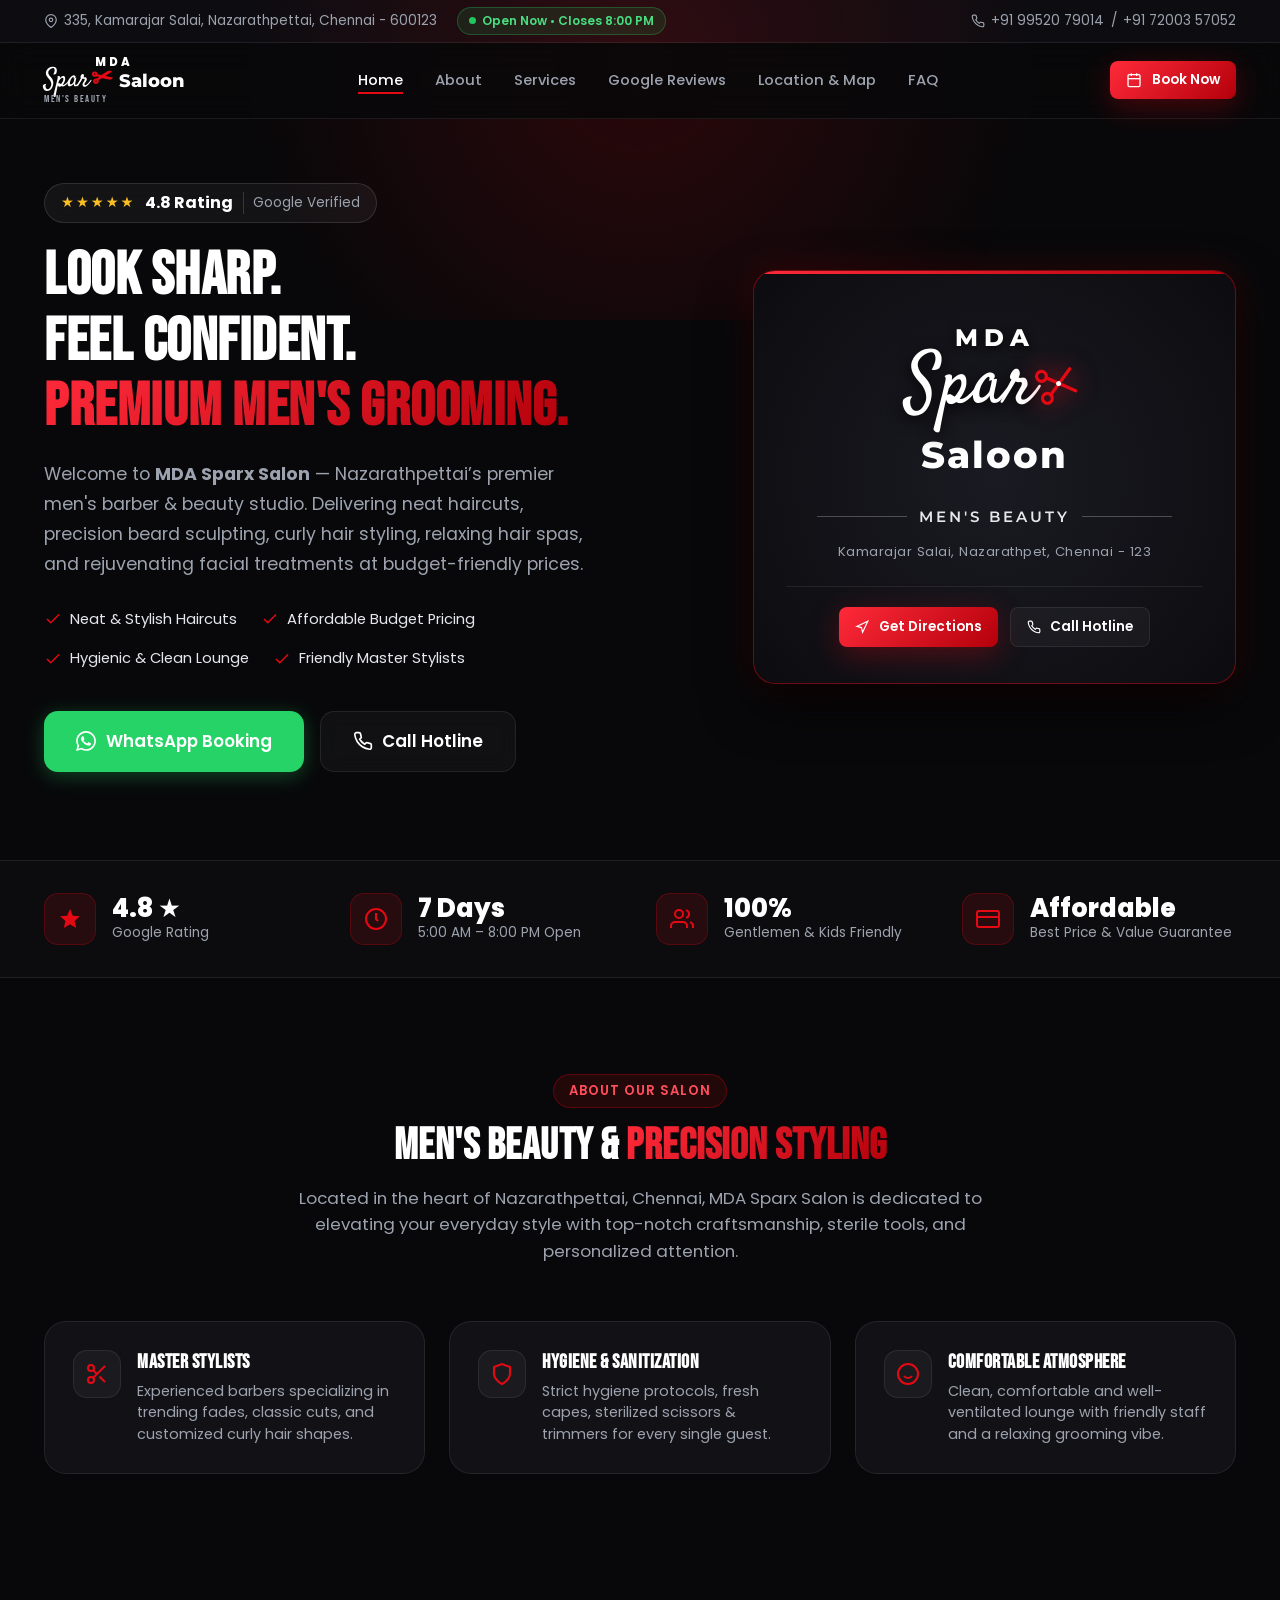
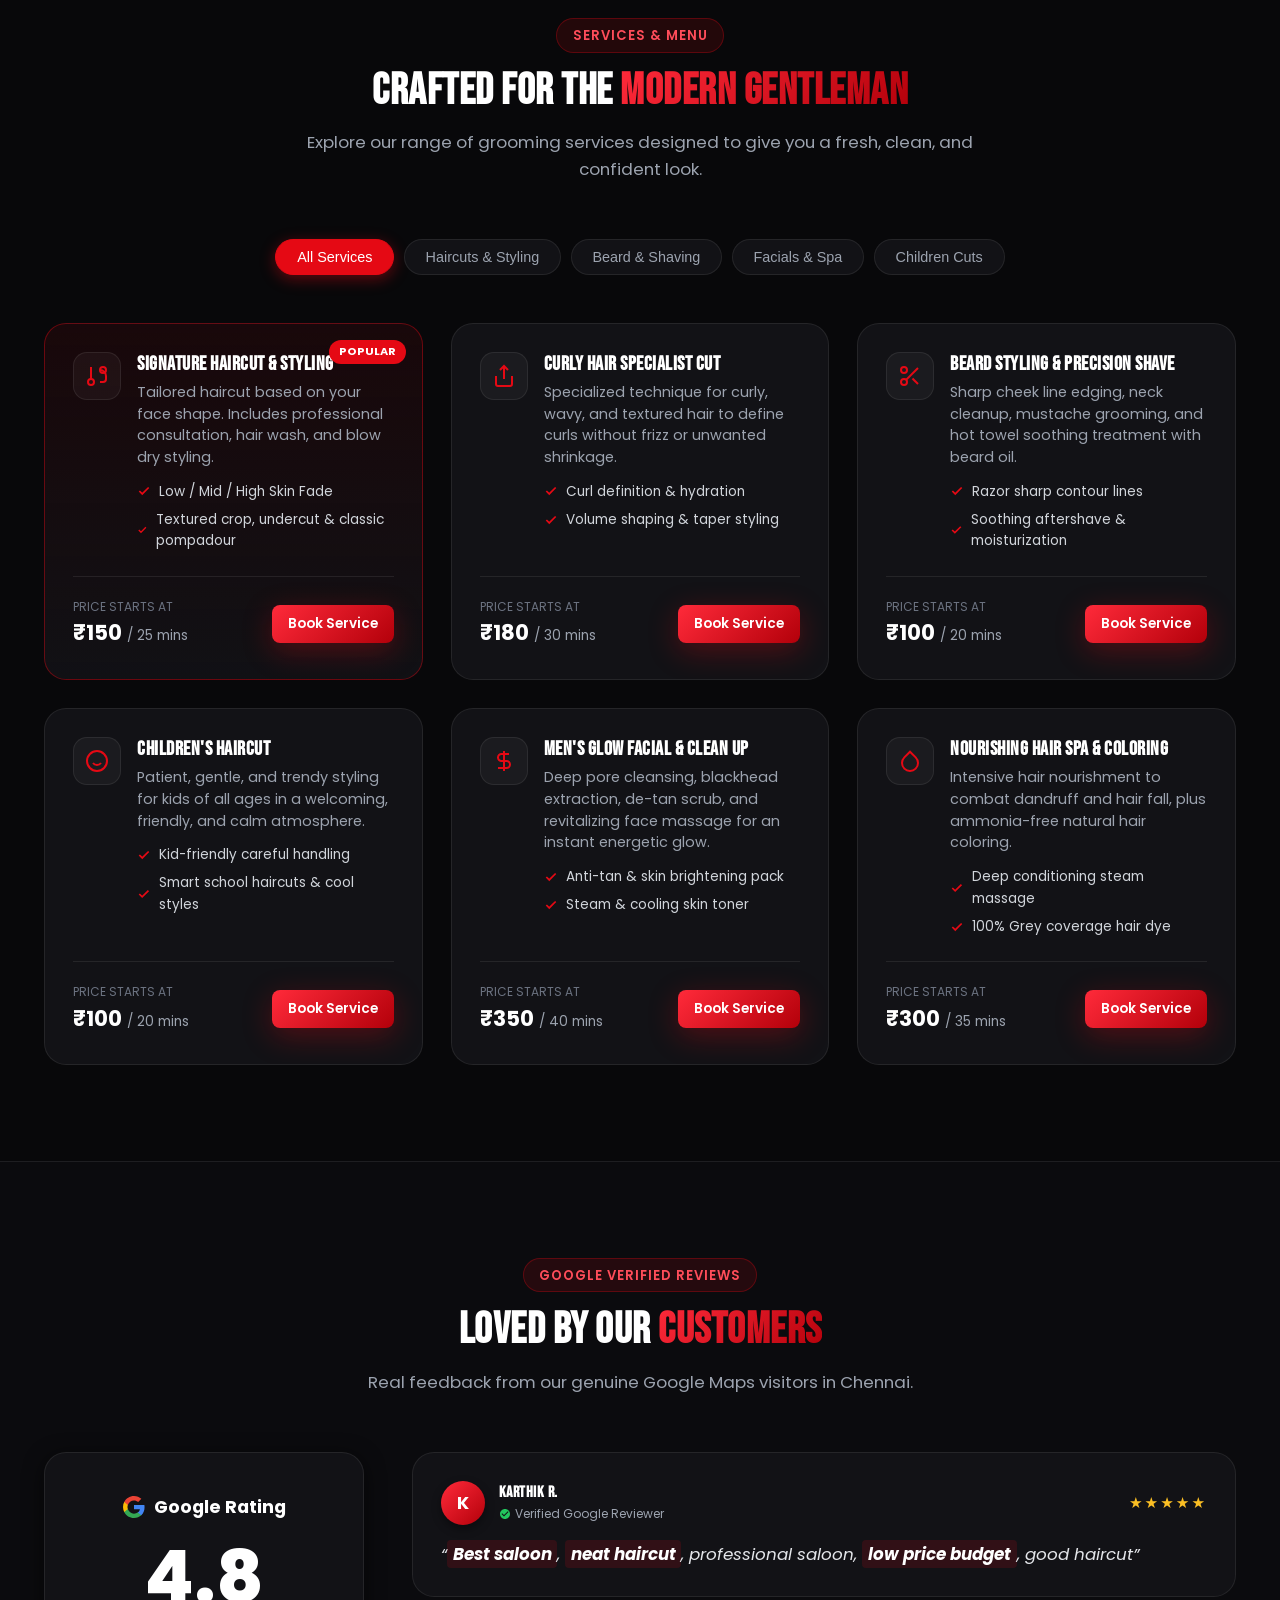
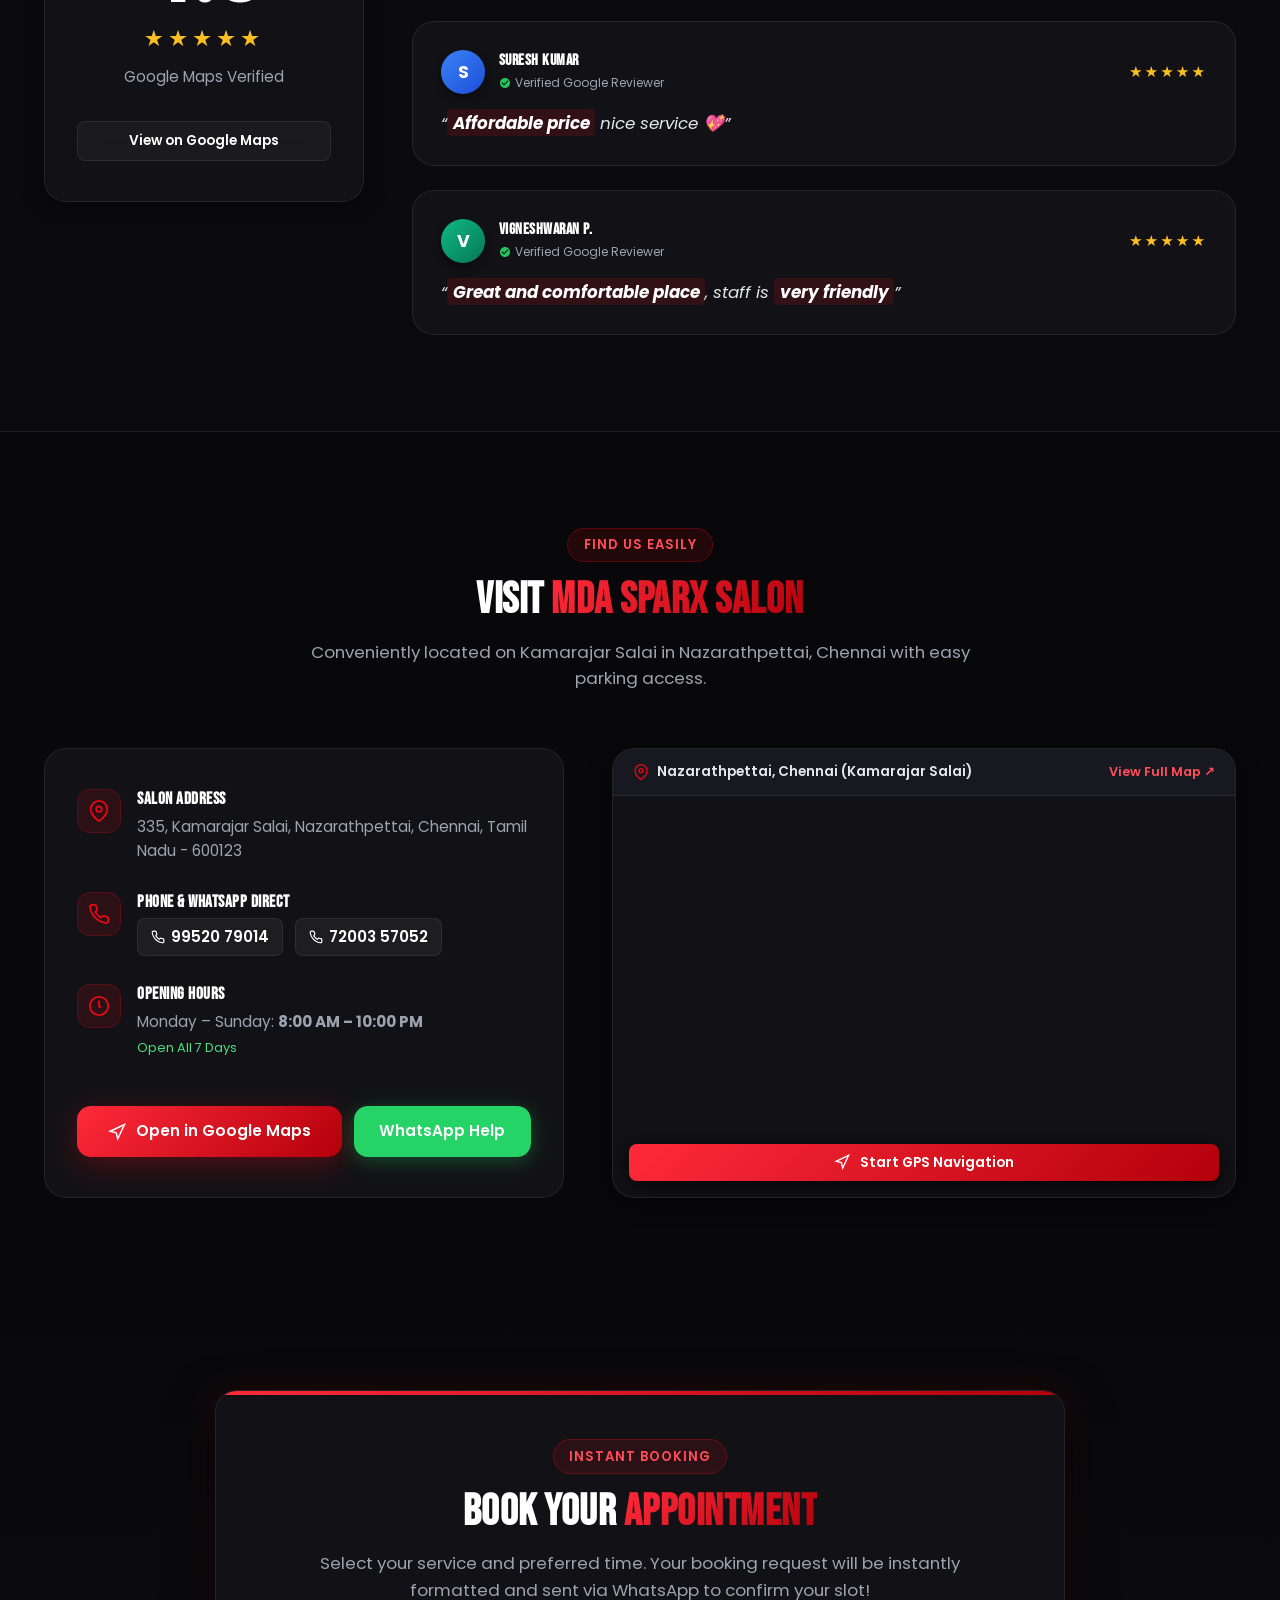
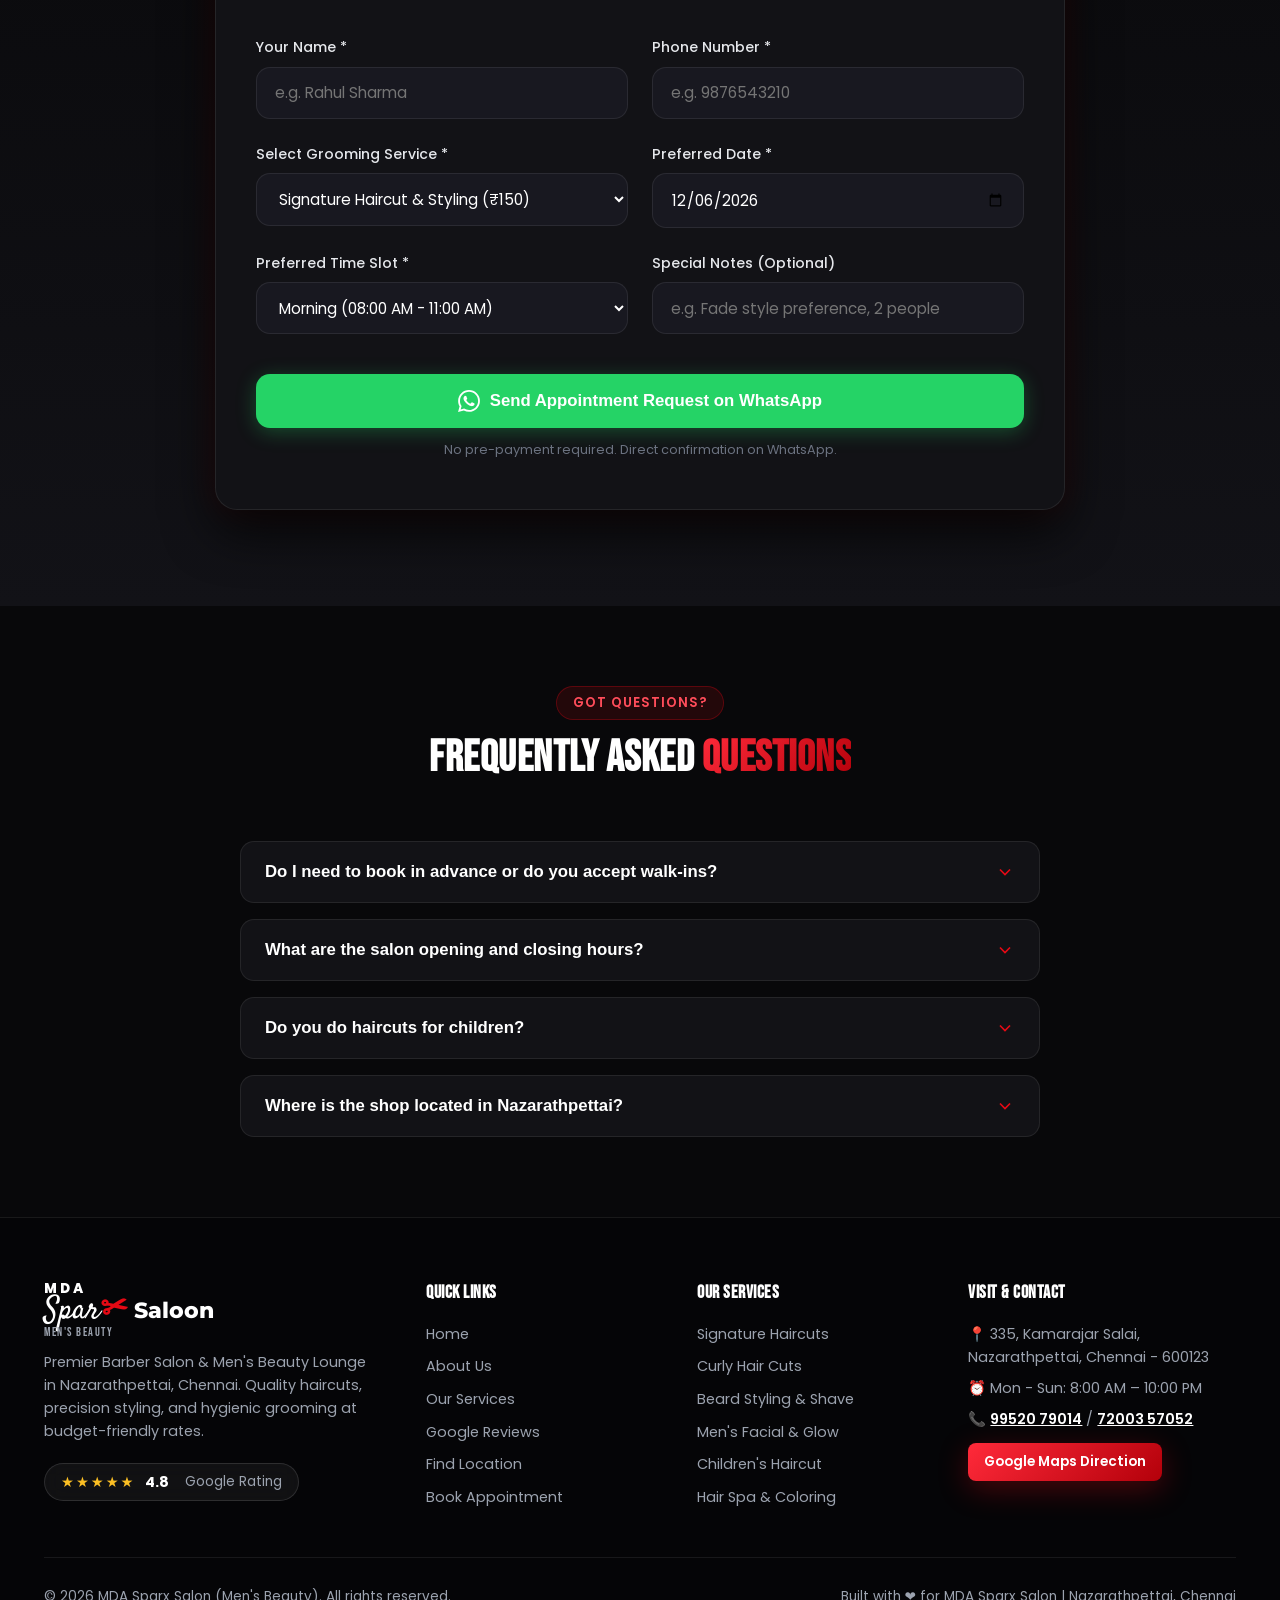
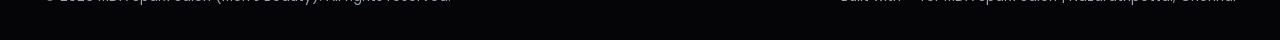
==== commit 0e4bb248: "Change salon contact info and operating hours Updated contact details, operating hours, and booking " ====
--- a/index.html
+++ b/index.html
@@ -32,7 +32,7 @@
     "@context": "https://schema.org",
     "@type": "HairSalon",
     "name": "MDA Sparx Salon",
-    "telephone": "+919952079014",
+    "telephone": "+917200357052",
     "priceRange": "₹₹",
     "address": {
       "@type": "PostalAddress",
@@ -58,8 +58,8 @@
         "Saturday",
         "Sunday"
       ],
-      "opens": "08:00",
-      "closes": "22:00"
+      "opens": "05:00",
+      "closes": "20:00"
     },
     "aggregateRating": {
       "@type": "AggregateRating",
@@ -81,7 +81,7 @@
         </div>
         <div class="shop-status-indicator">
           <!-- Dynamic JS Status Badge -->
-          <span class="status-badge"><span class="status-dot"></span> Open Now (8:00 AM - 10:00 PM)</span>
+          <span class="status-badge"><span class="status-dot"></span> Open Now (5:00 AM - 8:00 PM)</span>
         </div>
       </div>
       <div class="top-bar-right">
@@ -170,11 +170,11 @@
           </div>
 
           <div class="hero-cta-group">
-            <a href="https://wa.me/919952079014?text=Hi%20MDA%20Sparx%20Salon,%20I%20would%20like%20to%20book%20an%20appointment!" target="_blank" rel="noopener noreferrer" class="btn btn-whatsapp btn-lg">
+            <a href="https://wa.me/917200357052?text=Hi%20MDA%20Sparx%20Salon,%20I%20would%20like%20to%20book%20an%20appointment!" target="_blank" rel="noopener noreferrer" class="btn btn-whatsapp btn-lg">
               <svg width="20" height="20" viewBox="0 0 24 24" fill="currentColor"><path d="M.057 24l1.687-6.163c-1.041-1.804-1.588-3.849-1.587-5.946.003-6.556 5.338-11.891 11.893-11.891 3.181.001 6.167 1.24 8.413 3.488 2.245 2.248 3.481 5.236 3.48 8.414-.003 6.557-5.338 11.892-11.893 11.892-1.99-.001-3.951-.5-5.688-1.448l-6.305 1.654zm6.597-3.807c1.676.995 3.276 1.591 5.392 1.592 5.448 0 9.886-4.434 9.889-9.885.002-5.462-4.415-9.89-9.881-9.892-5.452 0-9.887 4.434-9.889 9.884-.001 2.225.651 3.891 1.746 5.634l-.999 3.648 3.742-.981zm11.387-5.464c-.074-.124-.272-.198-.57-.347-.297-.149-1.758-.868-2.031-.967-.272-.099-.47-.149-.669.149-.198.297-.768.967-.941 1.165-.173.198-.347.223-.644.074-.297-.149-1.255-.462-2.39-1.475-.883-.788-1.48-1.761-1.653-2.059-.173-.297-.018-.458.13-.606.134-.133.297-.347.446-.521.151-.172.2-.296.3-.495.099-.198.05-.372-.025-.521-.075-.148-.669-1.611-.916-2.206-.242-.579-.487-.501-.669-.51l-.57-.01c-.198 0-.52.074-.792.372s-1.04 1.016-1.04 2.479 1.065 2.876 1.213 3.074c.149.198 2.095 3.2 5.076 4.487.709.306 1.263.489 1.694.626.712.226 1.36.194 1.872.118.571-.085 1.758-.719 2.006-1.413.248-.695.248-1.29.173-1.414z"/></svg>
               WhatsApp Booking
             </a>
-            <a href="tel:+919952079014" class="btn btn-outline btn-lg">
+            <a href="tel:+917200357052" class="btn btn-outline btn-lg">
               <svg width="20" height="20" viewBox="0 0 24 24" fill="none" stroke="currentColor" stroke-width="2"><path d="M22 16.92v3a2 2 0 0 1-2.18 2 19.79 19.79 0 0 1-8.63-3.07 19.5 19.5 0 0 1-6-6 19.79 19.79 0 0 1-3.07-8.67A2 2 0 0 1 4.11 2h3a2 2 0 0 1 2 1.72 12.84 12.84 0 0 0 .7 2.81 2 2 0 0 1-.45 2.11L8.09 9.91a16 16 0 0 0 6 6l1.27-1.27a2 2 0 0 1 2.11-.45 12.84 12.84 0 0 0 2.81.7A2 2 0 0 1 22 16.92z"></path></svg>
               Call Hotline
             </a>
@@ -225,7 +225,7 @@
                 <svg width="14" height="14" viewBox="0 0 24 24" fill="none" stroke="currentColor" stroke-width="2"><polygon points="3 11 22 2 13 21 11 13 3 11"></polygon></svg>
                 Get Directions
               </a>
-              <a href="tel:+919952079014" class="btn btn-outline btn-sm">
+              <a href="tel:+917200357052" class="btn btn-outline btn-sm">
                 <svg width="14" height="14" viewBox="0 0 24 24" fill="none" stroke="currentColor" stroke-width="2"><path d="M22 16.92v3a2 2 0 0 1-2.18 2 19.79 19.79 0 0 1-8.63-3.07 19.5 19.5 0 0 1-6-6 19.79 19.79 0 0 1-3.07-8.67A2 2 0 0 1 4.11 2h3a2 2 0 0 1 2 1.72 12.84 12.84 0 0 0 .7 2.81 2 2 0 0 1-.45 2.11L8.09 9.91a16 16 0 0 0 6 6l1.27-1.27a2 2 0 0 1 2.11-.45 12.84 12.84 0 0 0 2.81.7A2 2 0 0 1 22 16.92z"></path></svg>
                 Call Hotline
               </a>
@@ -257,7 +257,7 @@
           </div>
           <div>
             <div class="stat-number">7 Days</div>
-            <div class="stat-label">8:00 AM – 10:00 PM Open</div>
+            <div class="stat-label">5:00 AM – 8:00 PM Open</div>
           </div>
         </div>
 
@@ -675,7 +675,7 @@
               <svg width="18" height="18" viewBox="0 0 24 24" fill="none" stroke="currentColor" stroke-width="2"><polygon points="3 11 22 2 13 21 11 13 3 11"></polygon></svg>
               Open in Google Maps
             </a>
-            <a href="https://wa.me/919952079014?text=Hi,%20how%20do%20I%20reach%20MDA%20Sparx%20Salon?" target="_blank" rel="noopener noreferrer" class="btn btn-whatsapp">
+            <a href="https://wa.me/917200357052?text=Hi,%20how%20do%20I%20reach%20MDA%20Sparx%20Salon?" target="_blank" rel="noopener noreferrer" class="btn btn-whatsapp">
               WhatsApp Help
             </a>
           </div>
@@ -909,7 +909,7 @@
         <svg width="18" height="18" viewBox="0 0 24 24" fill="none" stroke="currentColor" stroke-width="2"><path d="M22 16.92v3a2 2 0 0 1-2.18 2 19.79 19.79 0 0 1-8.63-3.07 19.5 19.5 0 0 1-6-6 19.79 19.79 0 0 1-3.07-8.67A2 2 0 0 1 4.11 2h3a2 2 0 0 1 2 1.72 12.84 12.84 0 0 0 .7 2.81 2 2 0 0 1-.45 2.11L8.09 9.91a16 16 0 0 0 6 6l1.27-1.27a2 2 0 0 1 2.11-.45 12.84 12.84 0 0 0 2.81.7A2 2 0 0 1 22 16.92z"></path></svg>
         Call
       </a>
-      <a href="https://wa.me/919952079014?text=Hi%20MDA%20Sparx%20Salon,%20I%20would%20like%20to%20book%20an%20appointment!" target="_blank" rel="noopener noreferrer" class="dock-btn dock-btn-wa">
+      <a href="https://wa.me/917200357052?text=Hi%20MDA%20Sparx%20Salon,%20I%20would%20like%20to%20book%20an%20appointment!" target="_blank" rel="noopener noreferrer" class="dock-btn dock-btn-wa">
         <svg width="18" height="18" viewBox="0 0 24 24" fill="currentColor"><path d="M.057 24l1.687-6.163c-1.041-1.804-1.588-3.849-1.587-5.946.003-6.556 5.338-11.891 11.893-11.891 3.181.001 6.167 1.24 8.413 3.488 2.245 2.248 3.481 5.236 3.48 8.414-.003 6.557-5.338 11.892-11.893 11.892-1.99-.001-3.951-.5-5.688-1.448l-6.305 1.654zm6.597-3.807c1.676.995 3.276 1.591 5.392 1.592 5.448 0 9.886-4.434 9.889-9.885.002-5.462-4.415-9.89-9.881-9.892-5.452 0-9.887 4.434-9.889 9.884-.001 2.225.651 3.891 1.746 5.634l-.999 3.648 3.742-.981zm11.387-5.464c-.074-.124-.272-.198-.57-.347-.297-.149-1.758-.868-2.031-.967-.272-.099-.47-.149-.669.149-.198.297-.768.967-.941 1.165-.173.198-.347.223-.644.074-.297-.149-1.255-.462-2.39-1.475-.883-.788-1.48-1.761-1.653-2.059-.173-.297-.018-.458.13-.606.134-.133.297-.347.446-.521.151-.172.2-.296.3-.495.099-.198.05-.372-.025-.521-.075-.148-.669-1.611-.916-2.206-.242-.579-.487-.501-.669-.51l-.57-.01c-.198 0-.52.074-.792.372s-1.04 1.016-1.04 2.479 1.065 2.876 1.213 3.074c.149.198 2.095 3.2 5.076 4.487.709.306 1.263.489 1.694.626.712.226 1.36.194 1.872.118.571-.085 1.758-.719 2.006-1.413.248-.695.248-1.29.173-1.414z"/></svg>
         WhatsApp
       </a>
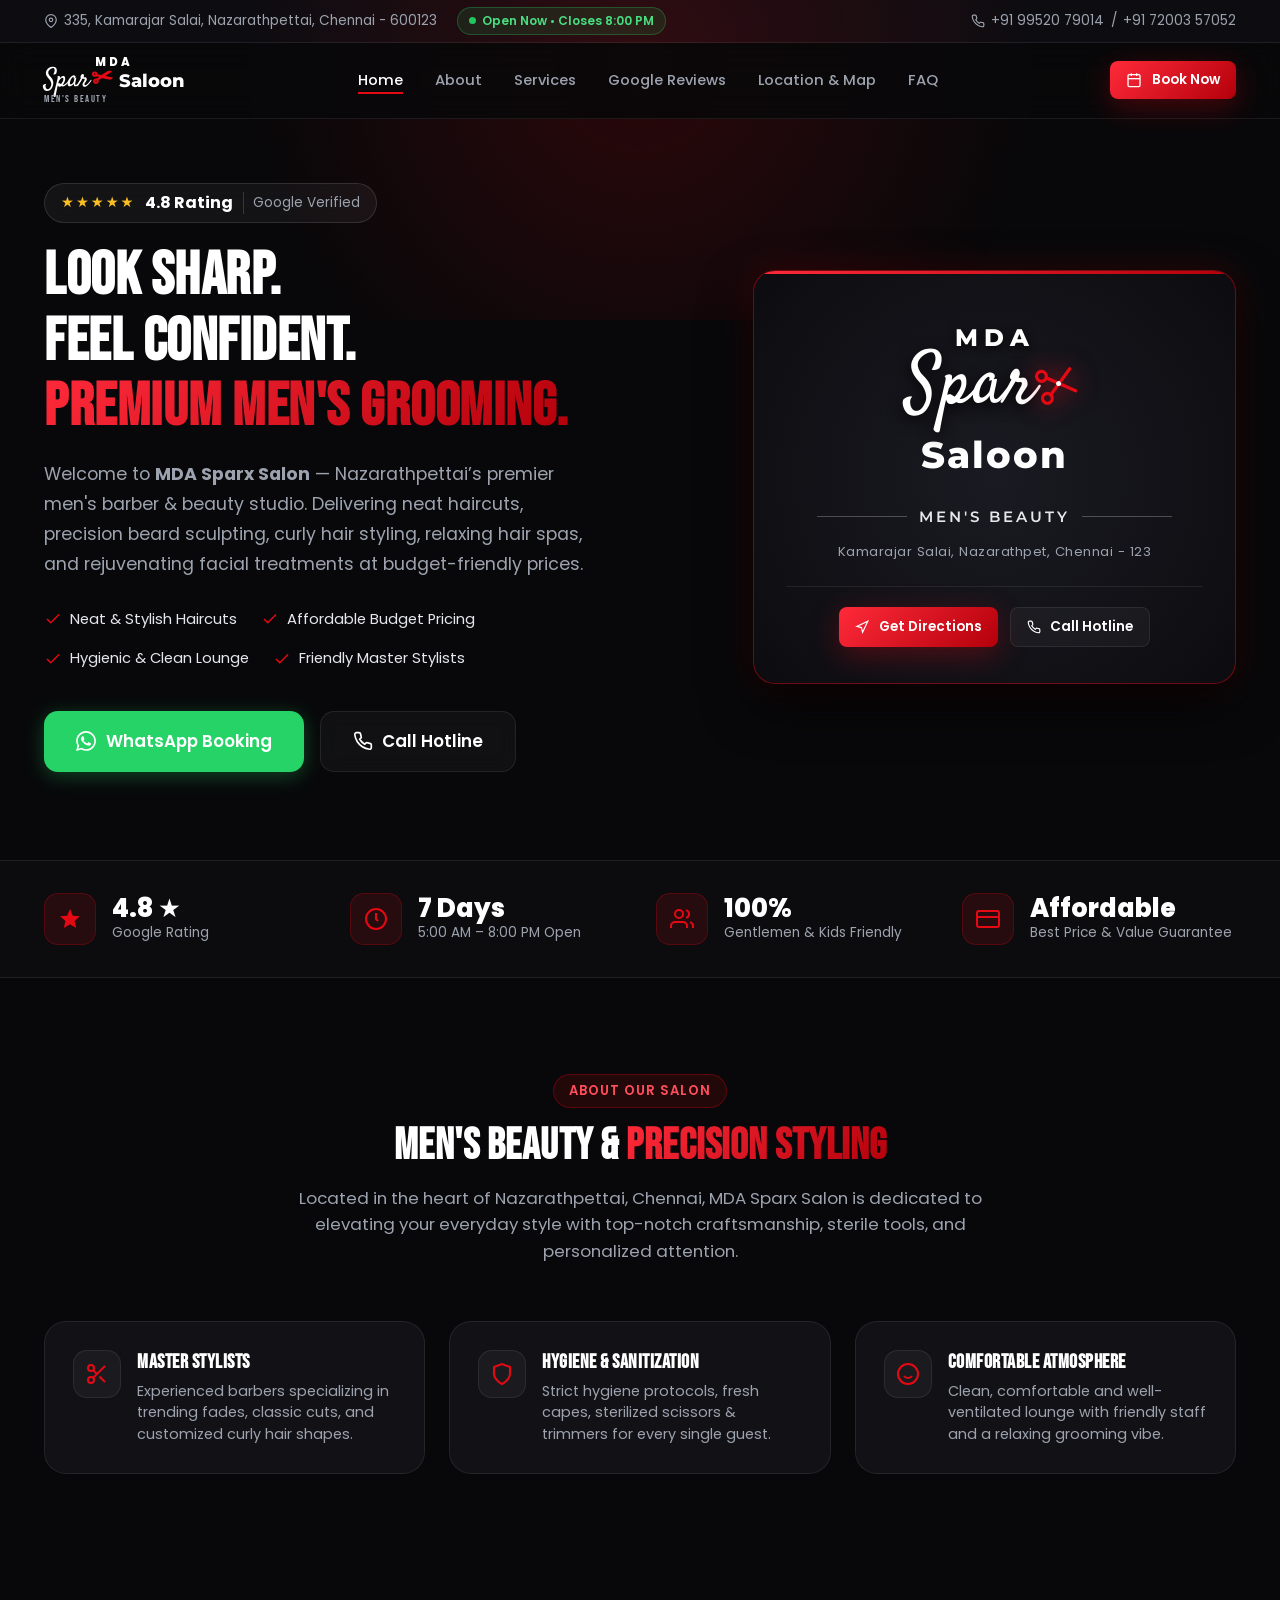
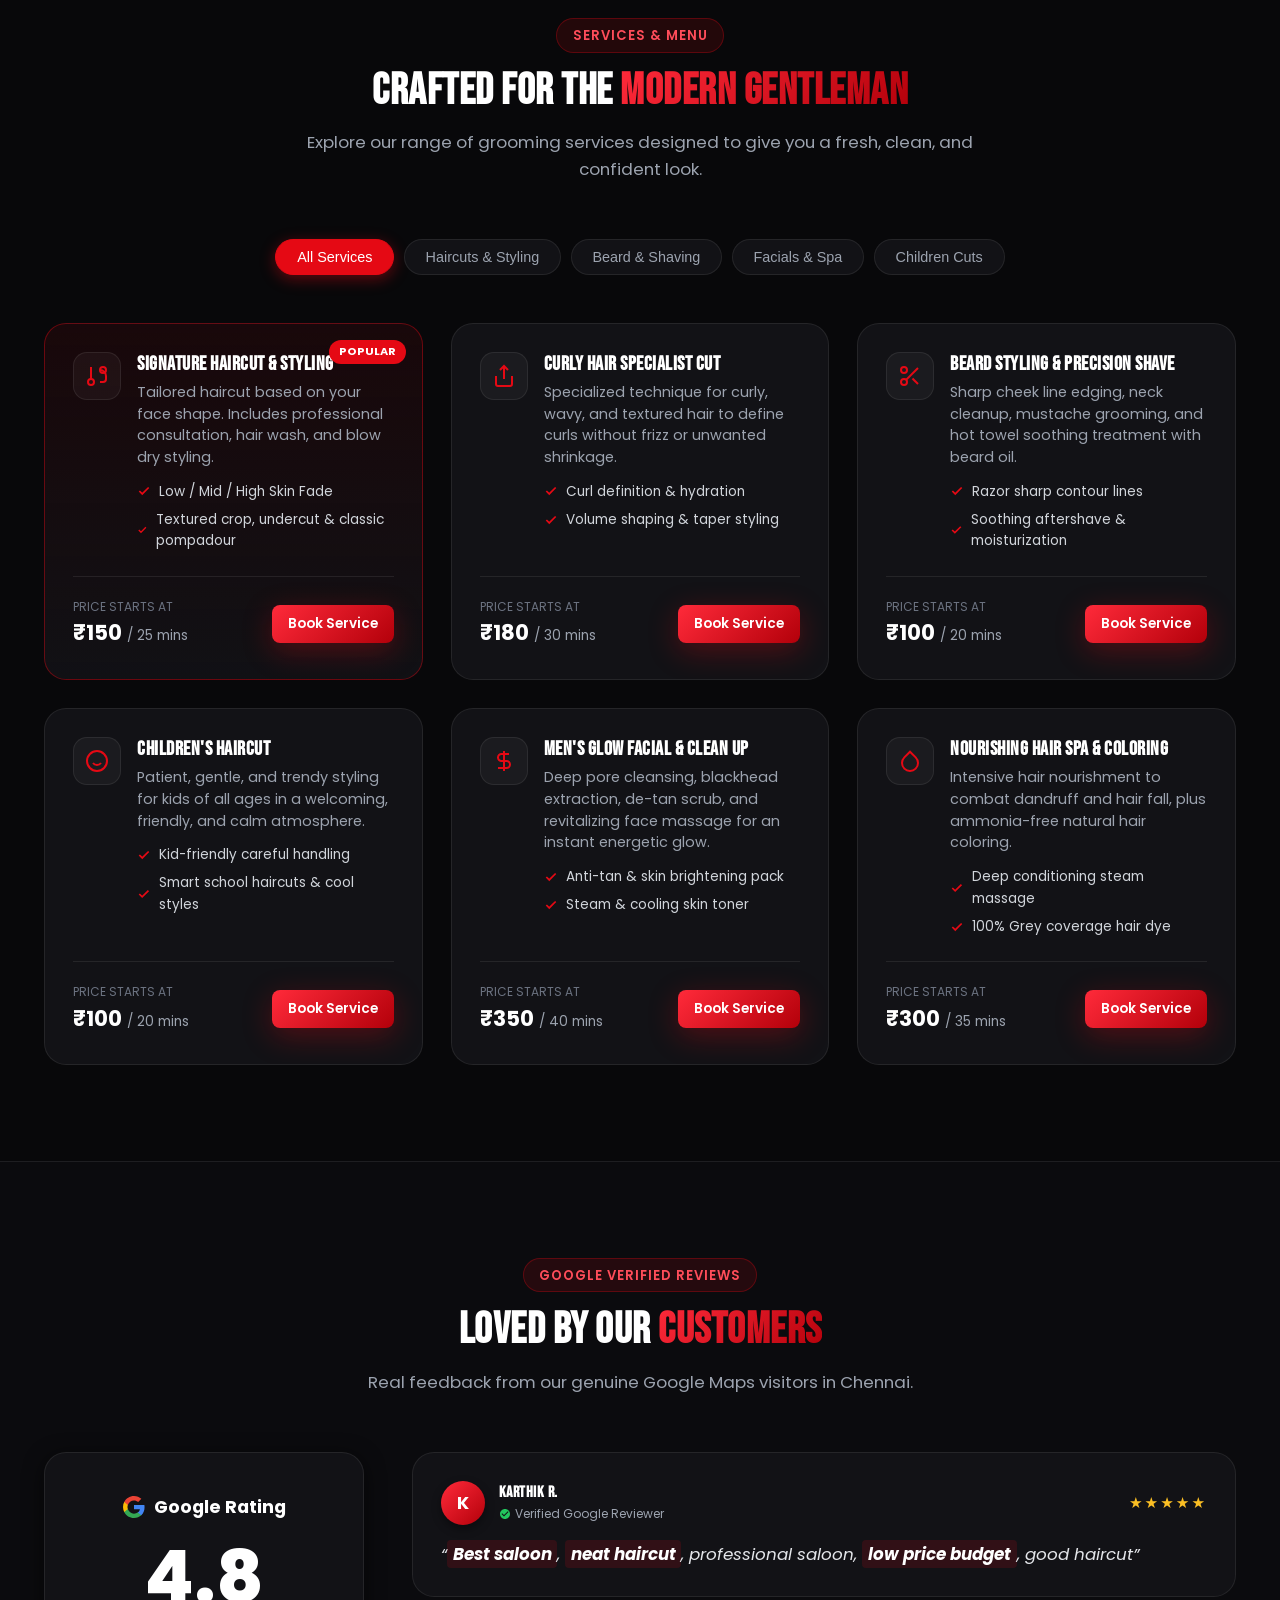
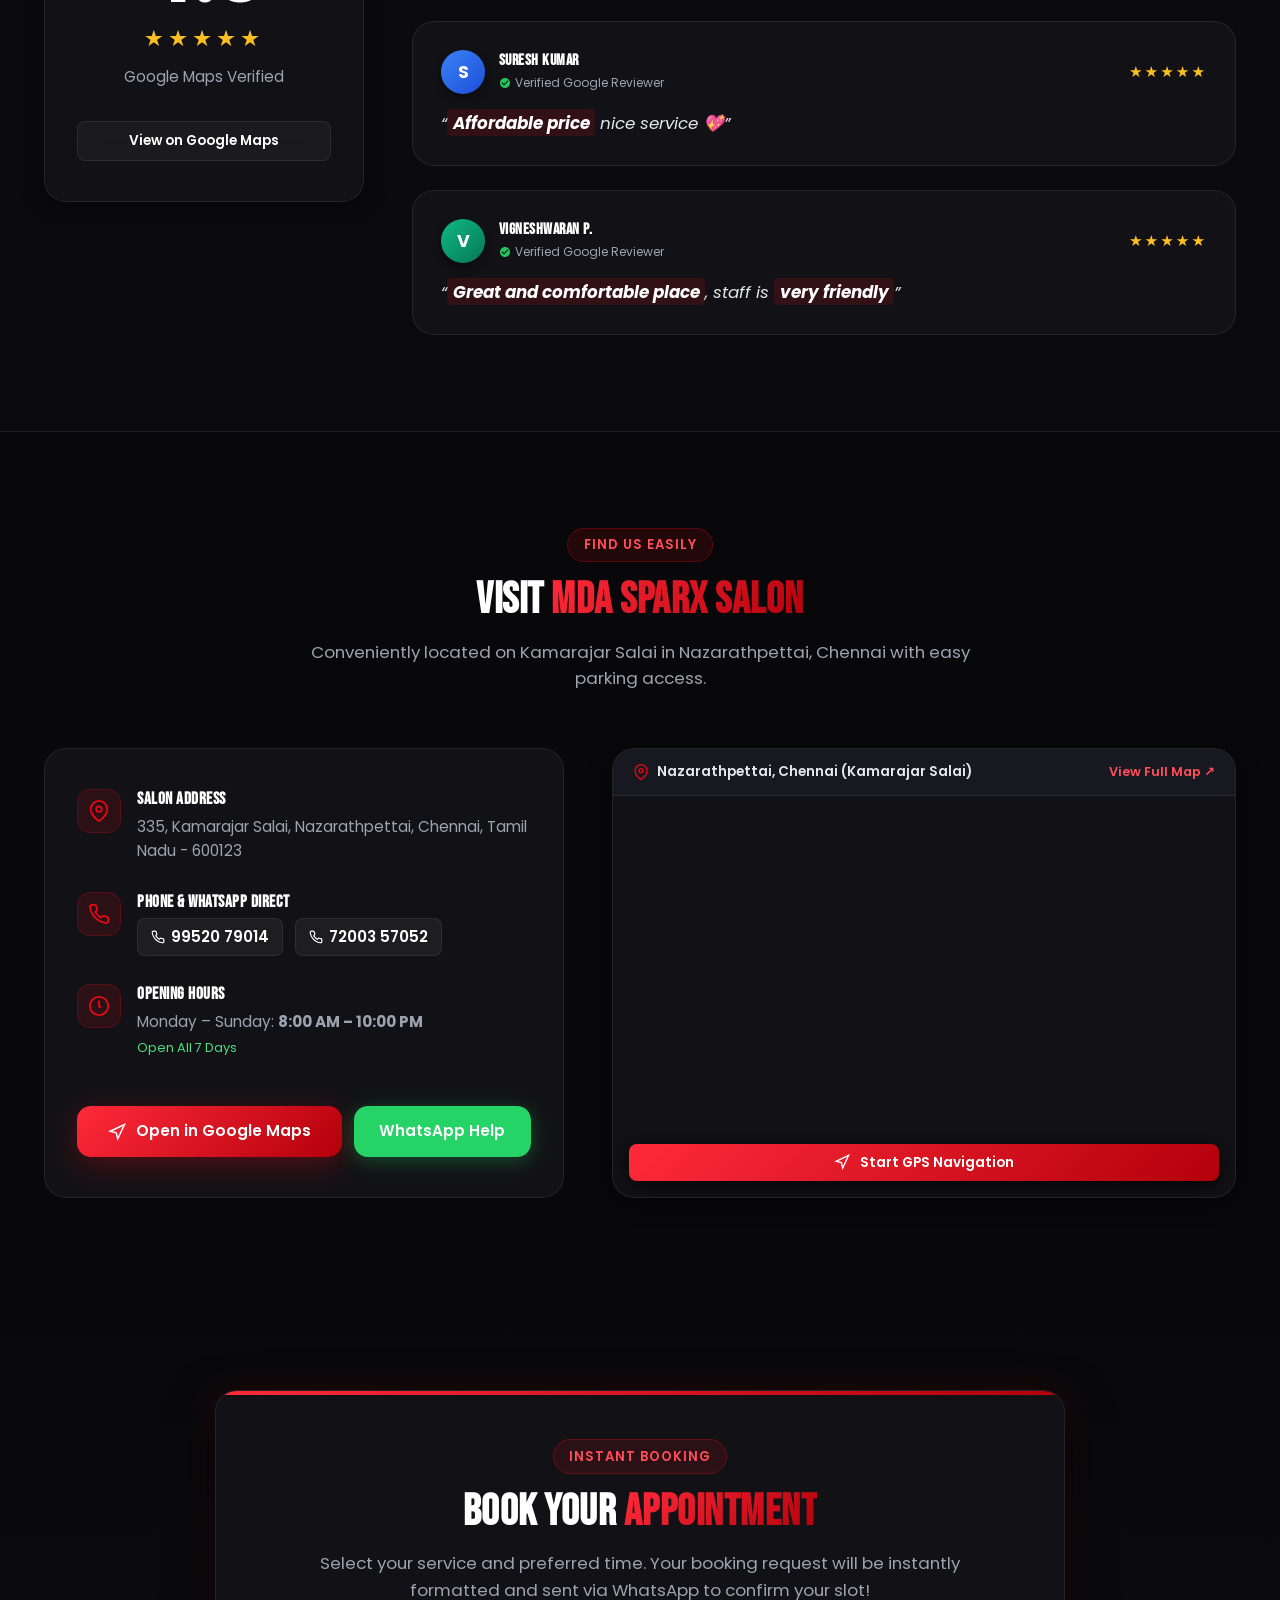
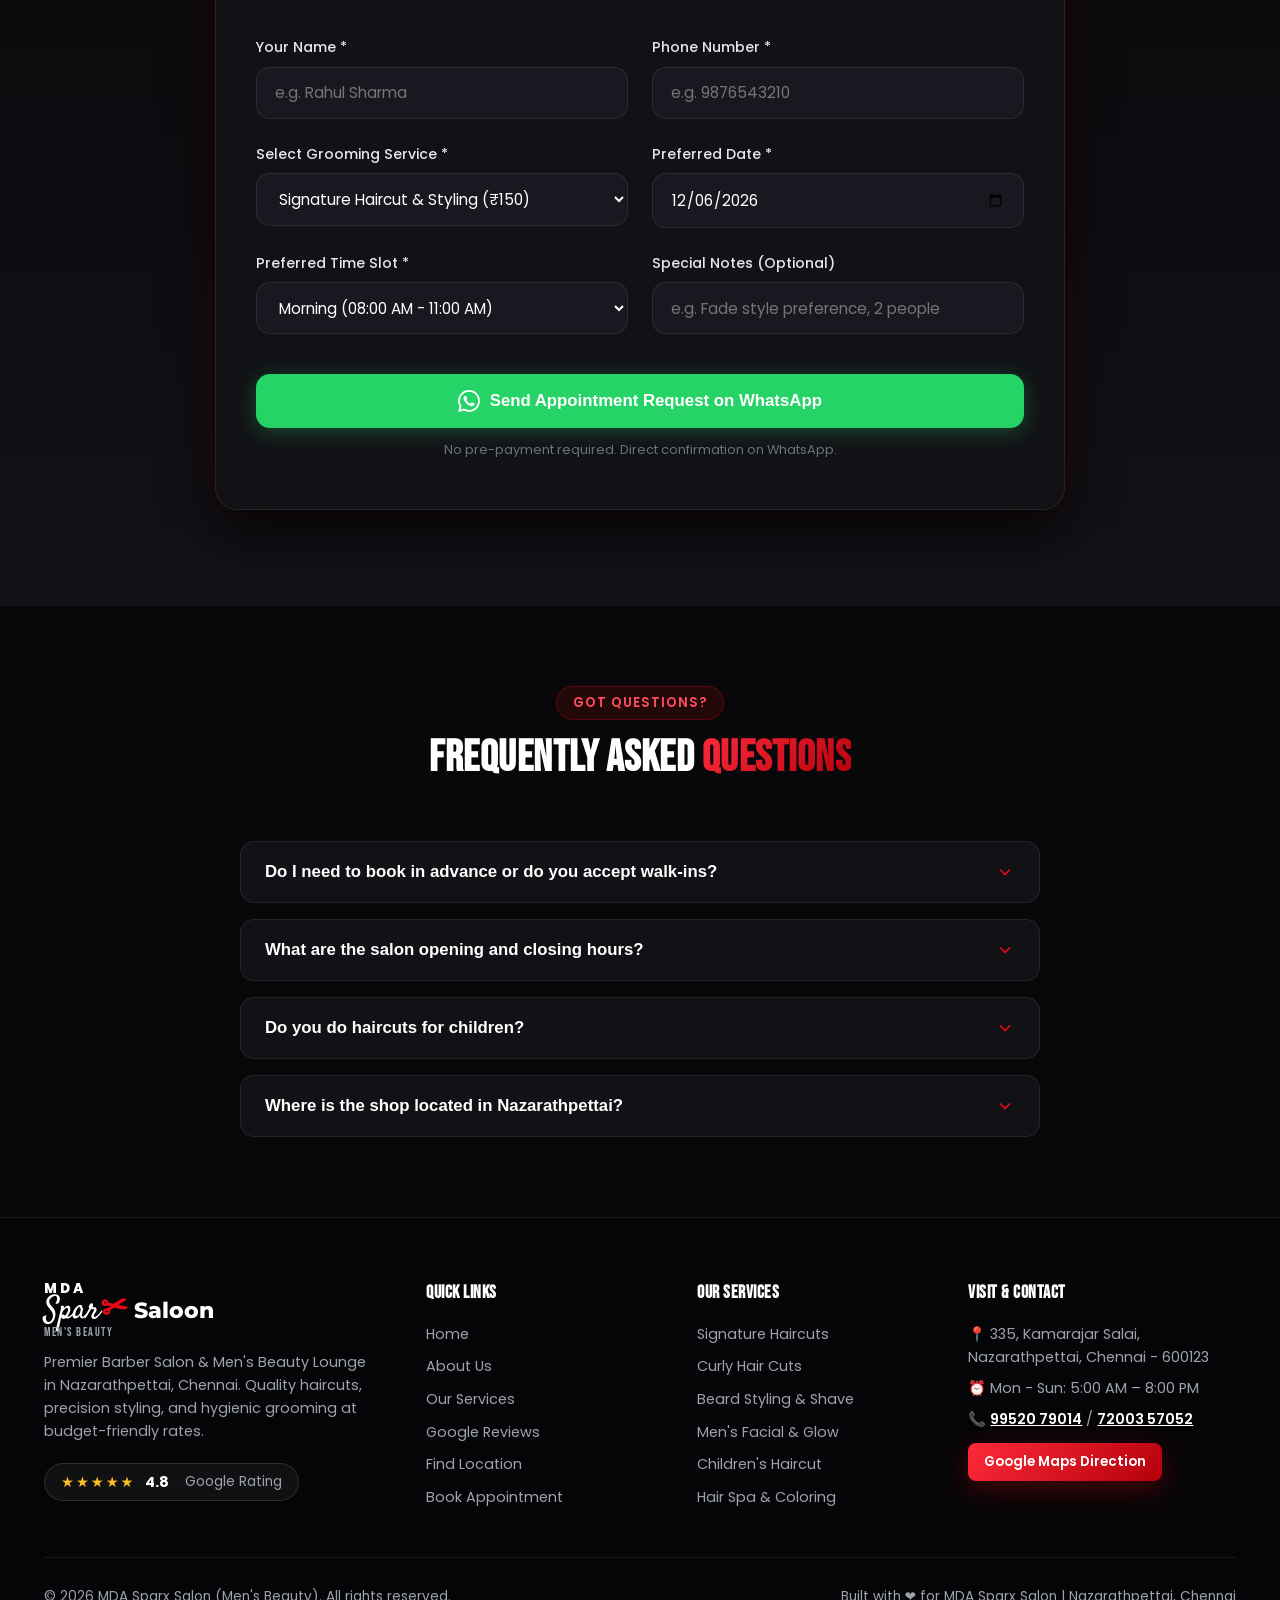
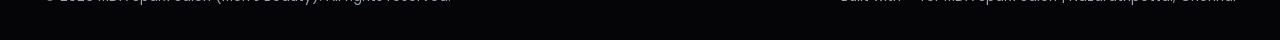
==== commit efd3d701: "Update footer hours of operation" ====
--- a/index.html
+++ b/index.html
@@ -885,7 +885,7 @@
         <div class="footer-col">
           <h4>Visit & Contact</h4>
           <p style="margin-bottom: 0.5rem;">📍 335, Kamarajar Salai, Nazarathpettai, Chennai - 600123</p>
-          <p style="margin-bottom: 0.5rem;">⏰ Mon - Sun: 8:00 AM – 10:00 PM</p>
+          <p style="margin-bottom: 0.5rem;">⏰ Mon - Sun: 5:00 AM – 8:00 PM</p>
           <p style="margin-bottom: 0.75rem;">
             📞 <a href="tel:+919952079014" style="color:#fff; font-weight: 600;">99520 79014</a> / <a href="tel:+917200357052" style="color:#fff; font-weight: 600;">72003 57052</a>
           </p>
@@ -905,7 +905,7 @@
   <!-- Sticky Bottom Dock for Mobile Devices -->
   <div class="mobile-bottom-dock">
     <div class="dock-actions">
-      <a href="tel:+919952079014" class="dock-btn dock-btn-call">
+      <a href="tel:+917200357052" class="dock-btn dock-btn-call">
         <svg width="18" height="18" viewBox="0 0 24 24" fill="none" stroke="currentColor" stroke-width="2"><path d="M22 16.92v3a2 2 0 0 1-2.18 2 19.79 19.79 0 0 1-8.63-3.07 19.5 19.5 0 0 1-6-6 19.79 19.79 0 0 1-3.07-8.67A2 2 0 0 1 4.11 2h3a2 2 0 0 1 2 1.72 12.84 12.84 0 0 0 .7 2.81 2 2 0 0 1-.45 2.11L8.09 9.91a16 16 0 0 0 6 6l1.27-1.27a2 2 0 0 1 2.11-.45 12.84 12.84 0 0 0 2.81.7A2 2 0 0 1 22 16.92z"></path></svg>
         Call
       </a>
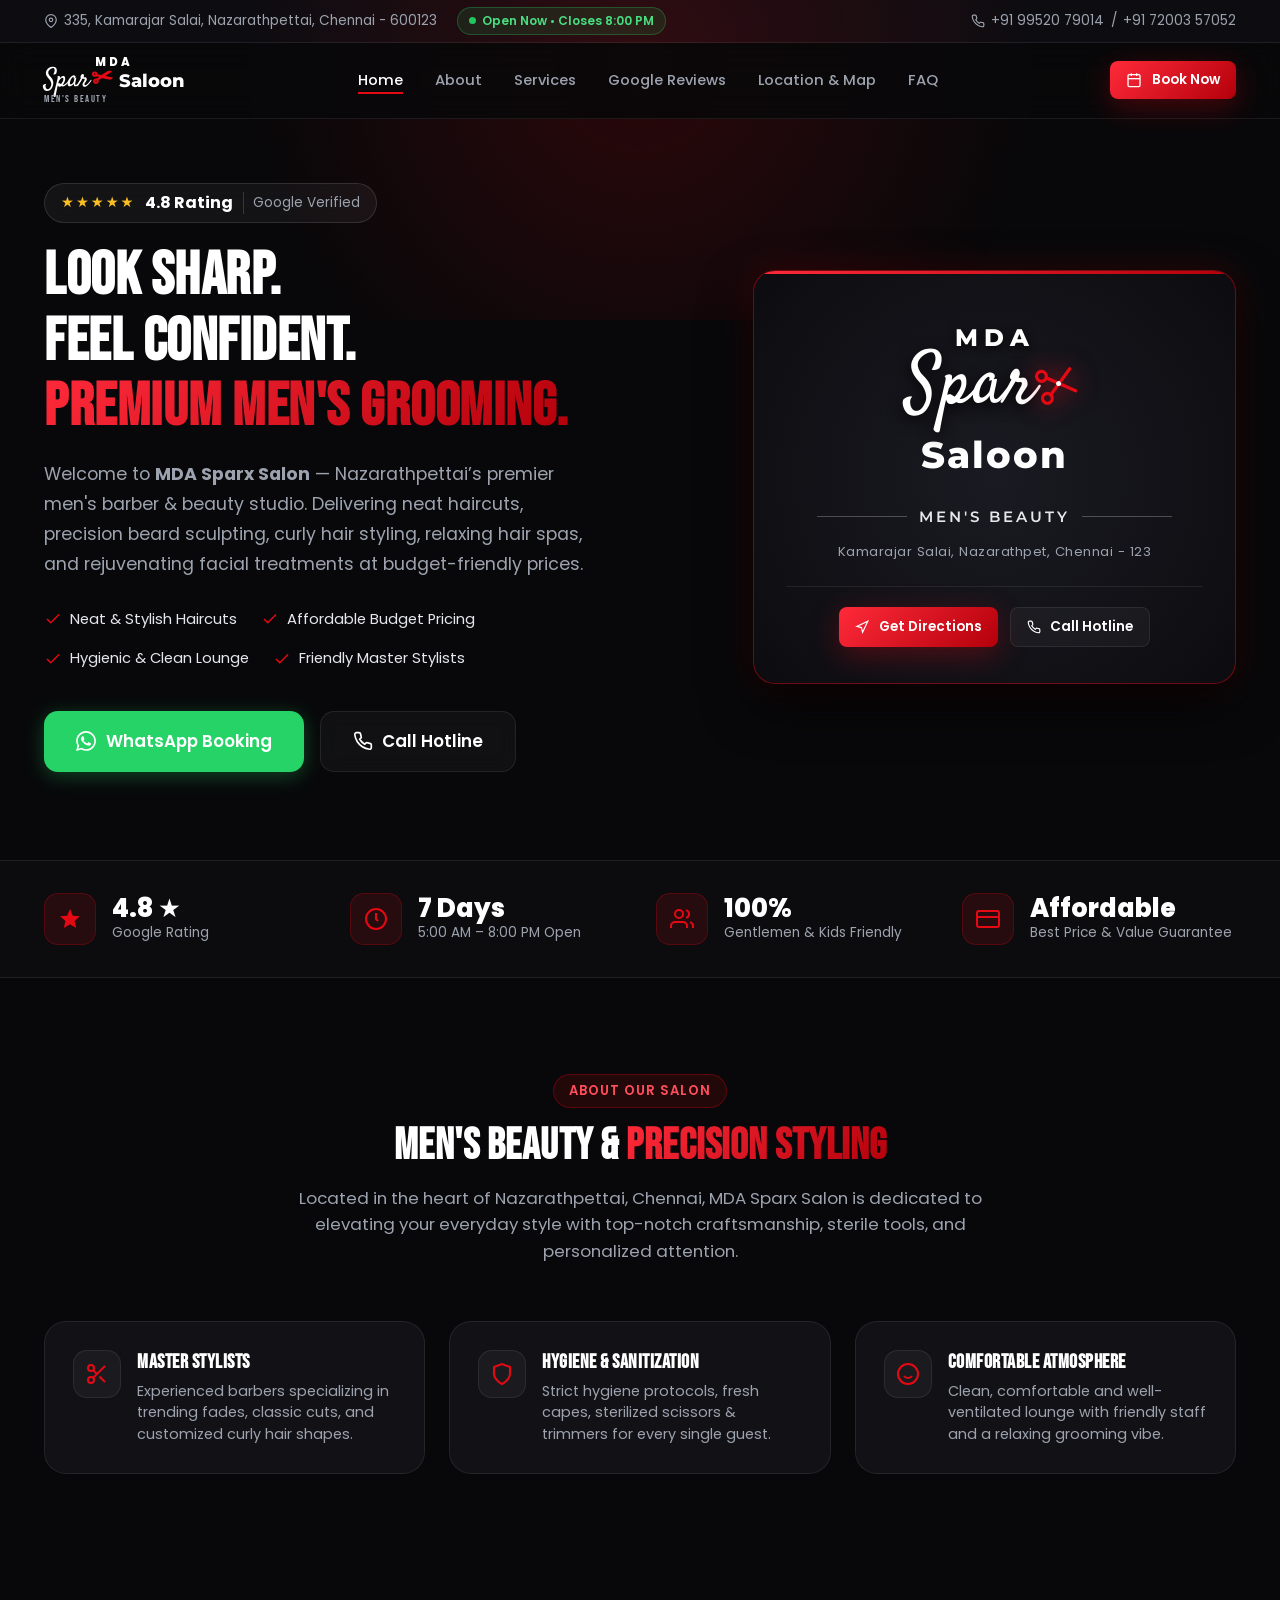
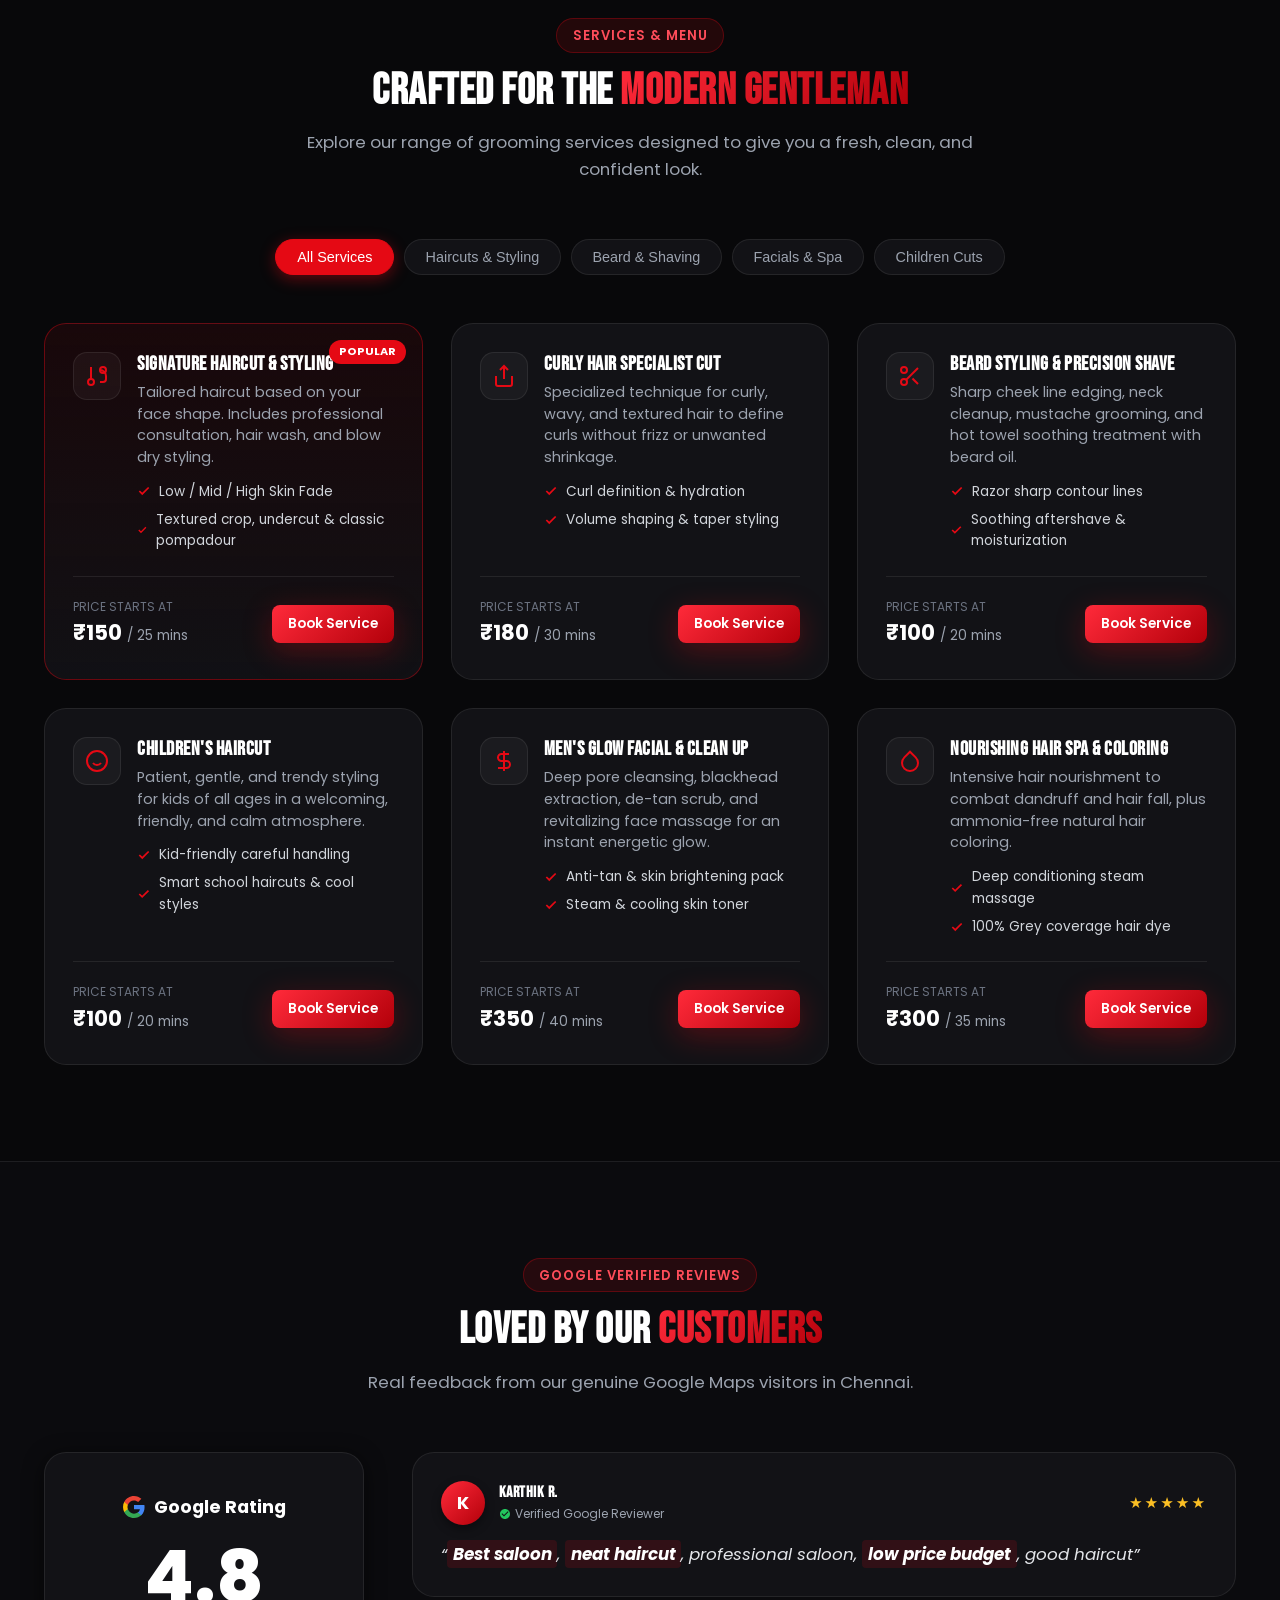
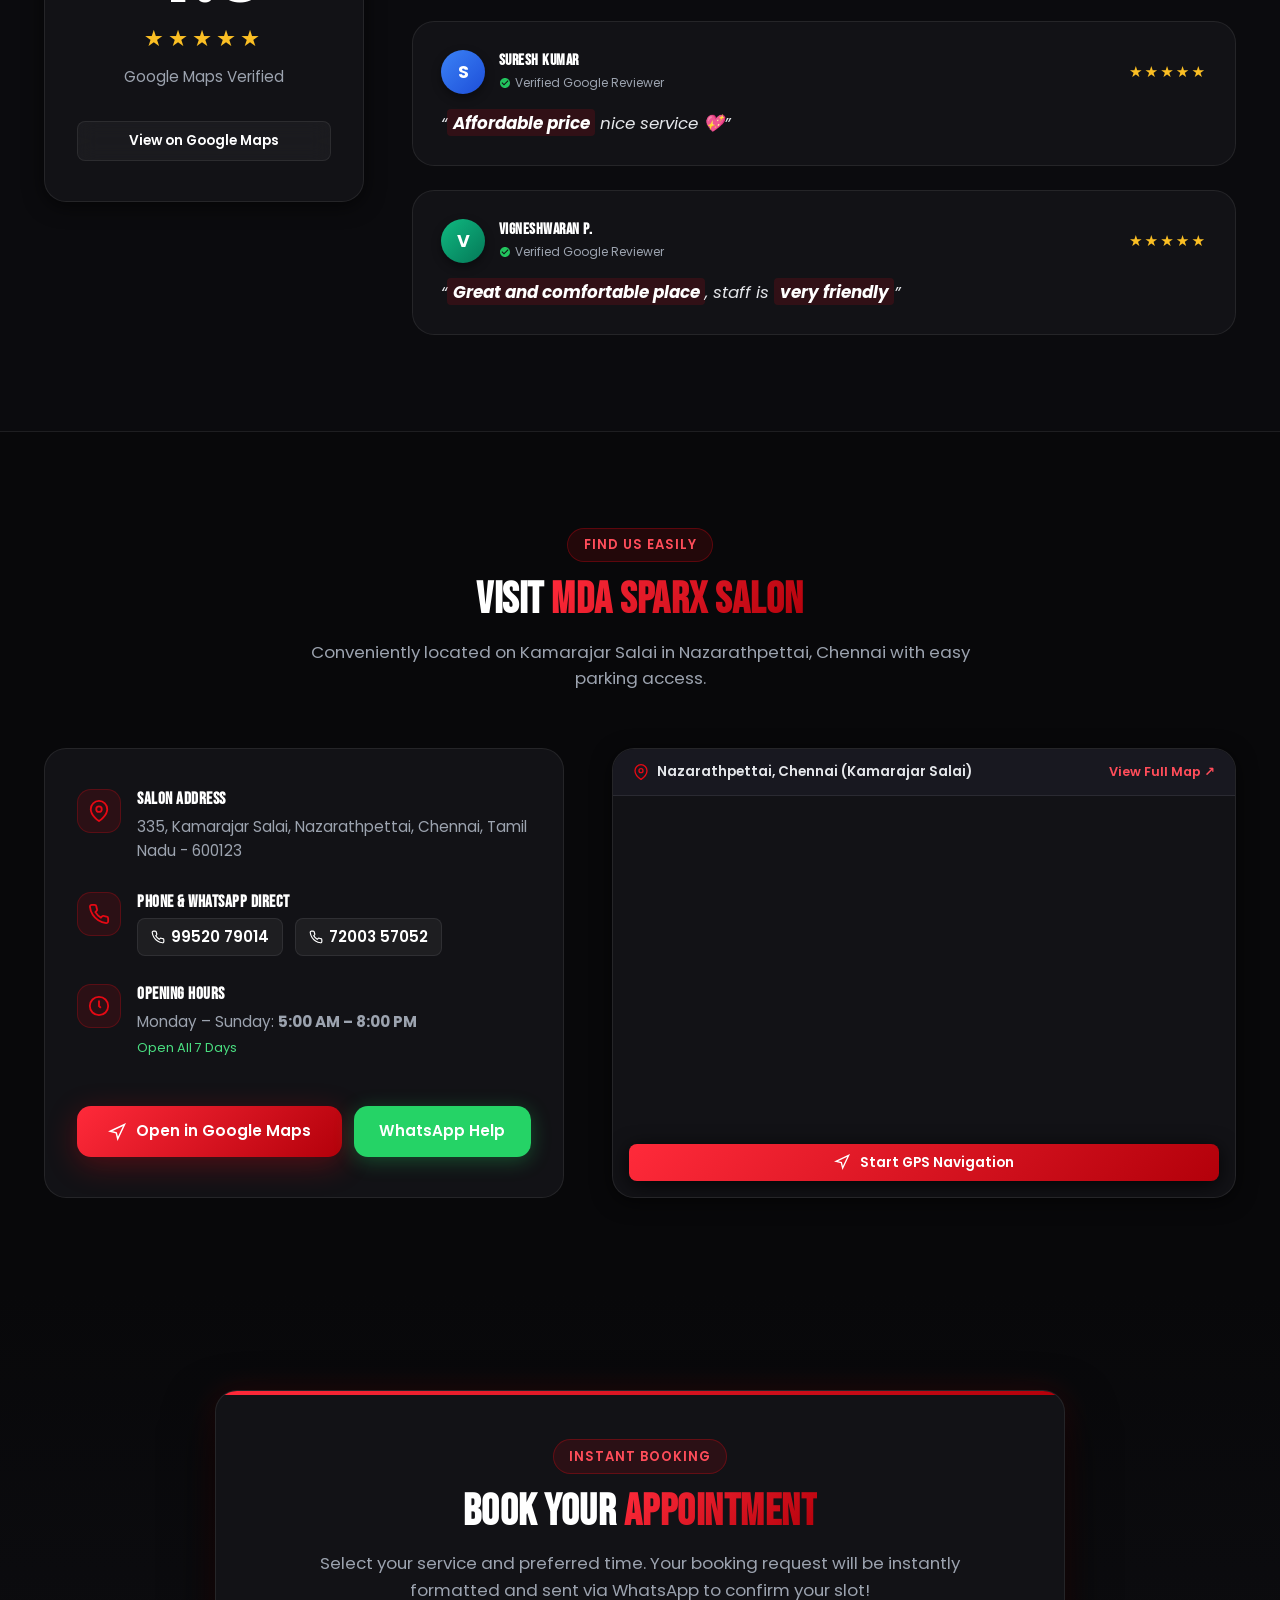
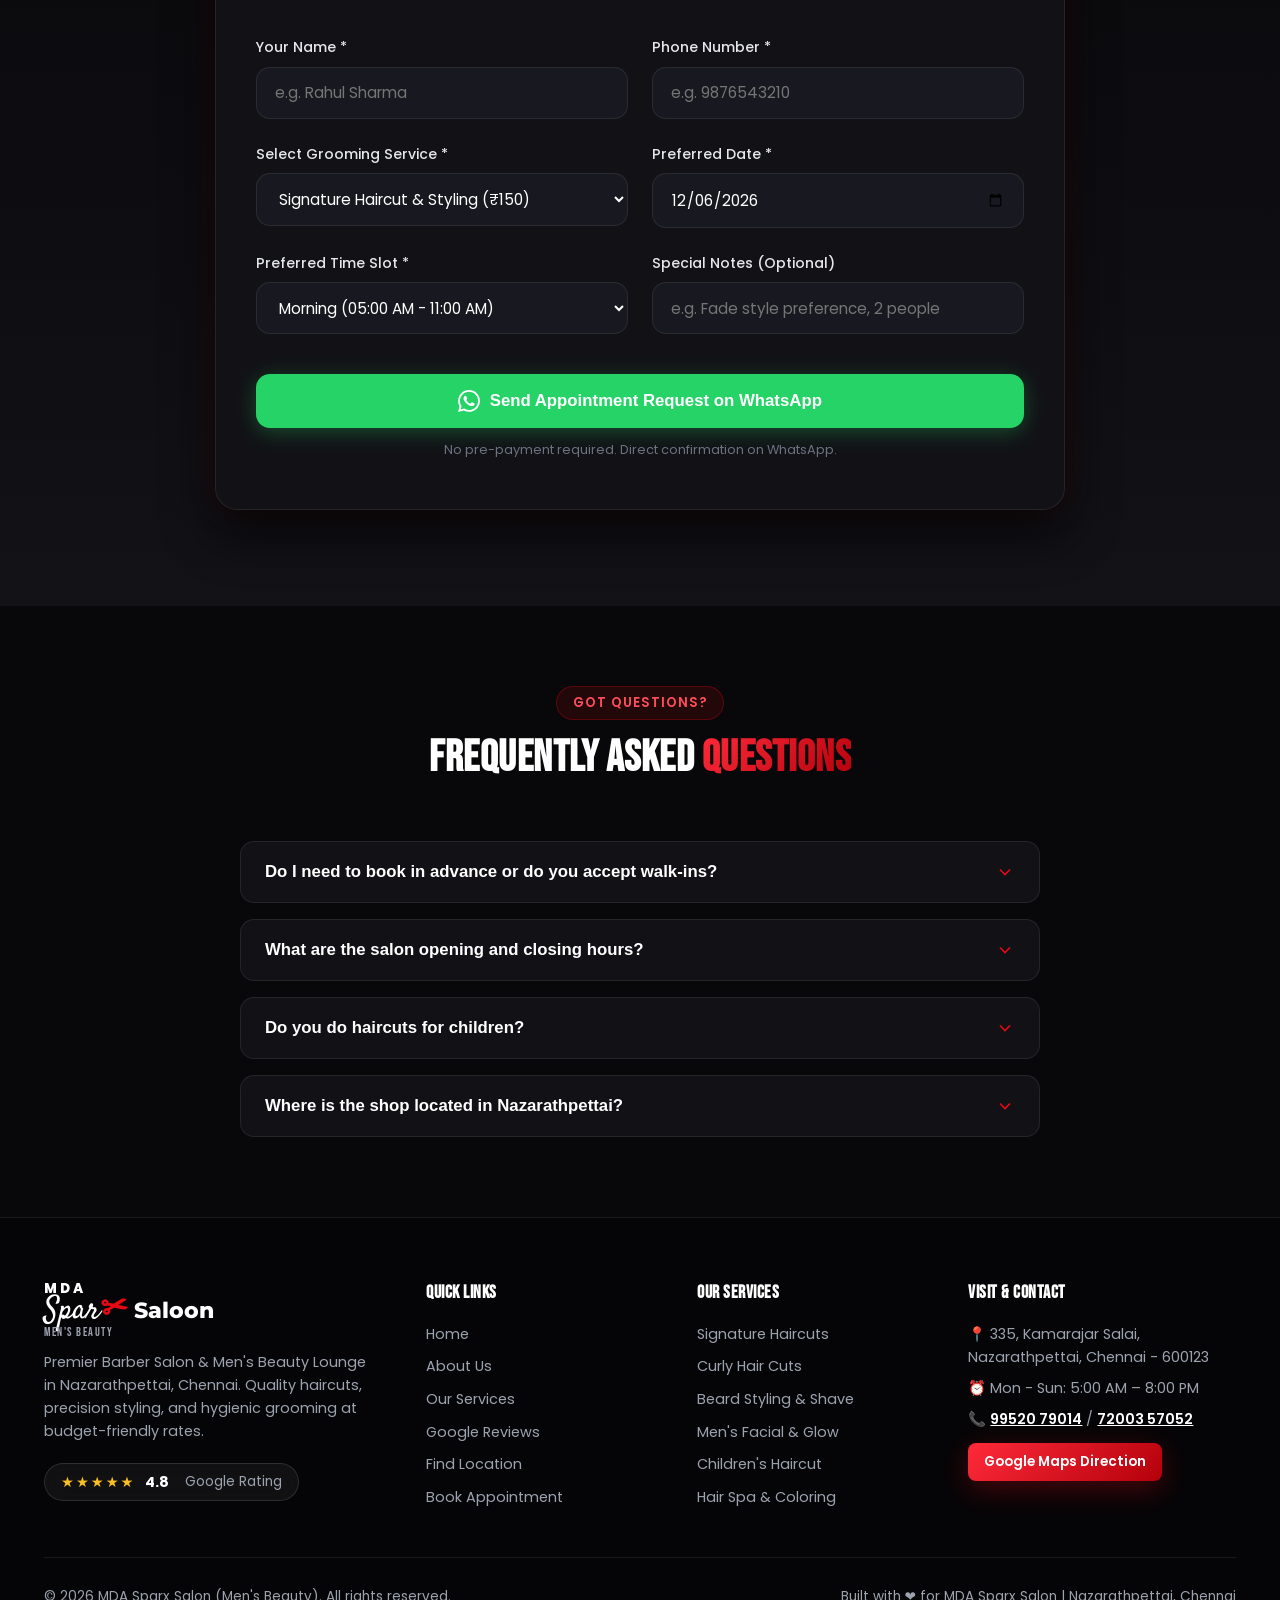
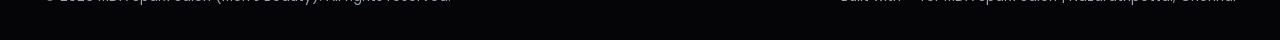
==== commit c12e4290: "Update index.html" ====
--- a/index.html
+++ b/index.html
@@ -663,7 +663,7 @@
               </div>
               <div class="location-text">
                 <h4>Opening Hours</h4>
-                <p>Monday – Sunday: <strong>8:00 AM – 10:00 PM</strong></p>
+                <p>Monday – Sunday: <strong>5:00 AM – 8:00 PM</strong></p>
                 <span style="font-size: 0.8rem; color: #4ade80;">Open All 7 Days</span>
               </div>
             </div>
@@ -759,10 +759,10 @@
             <div class="form-group">
               <label for="bookingTime">Preferred Time Slot *</label>
               <select id="bookingTime" class="form-control" required>
-                <option value="Morning (08:00 AM - 11:00 AM)">Morning (08:00 AM - 11:00 AM)</option>
+                <option value="Morning (05:00 AM - 11:00 AM)">Morning (05:00 AM - 11:00 AM)</option>
                 <option value="Afternoon (11:00 AM - 04:00 PM)">Afternoon (11:00 AM - 04:00 PM)</option>
-                <option value="Evening (04:00 PM - 07:00 PM)">Evening (04:00 PM - 07:00 PM)</option>
-                <option value="Night (07:00 PM - 10:00 PM)">Night (07:00 PM - 10:00 PM)</option>
+                <option value="Evening (04:00 PM - 06:00 PM)">Evening (04:00 PM - 06:00 PM)</option>
+                <option value="Night (06:00 PM - 08:00 PM)">Night (06:00 PM - 08:00 PM)</option>
               </select>
             </div>
 
